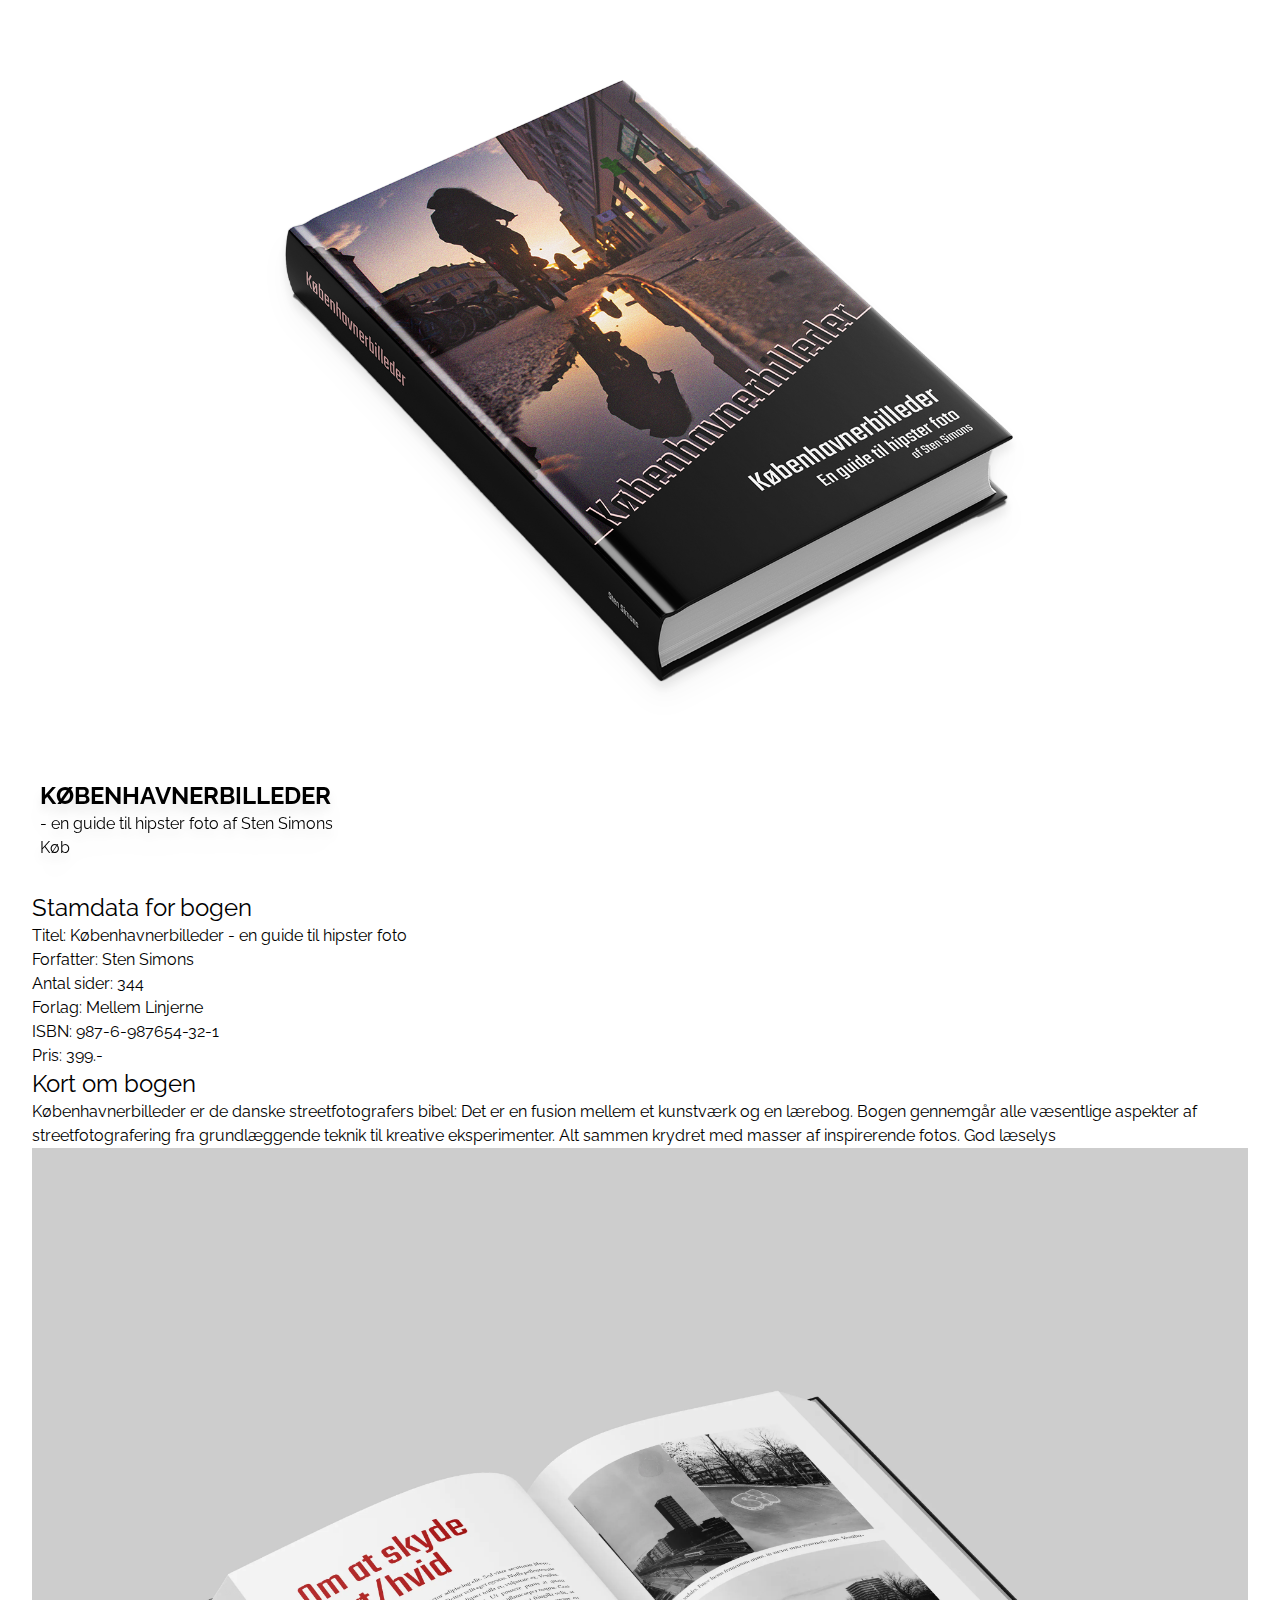
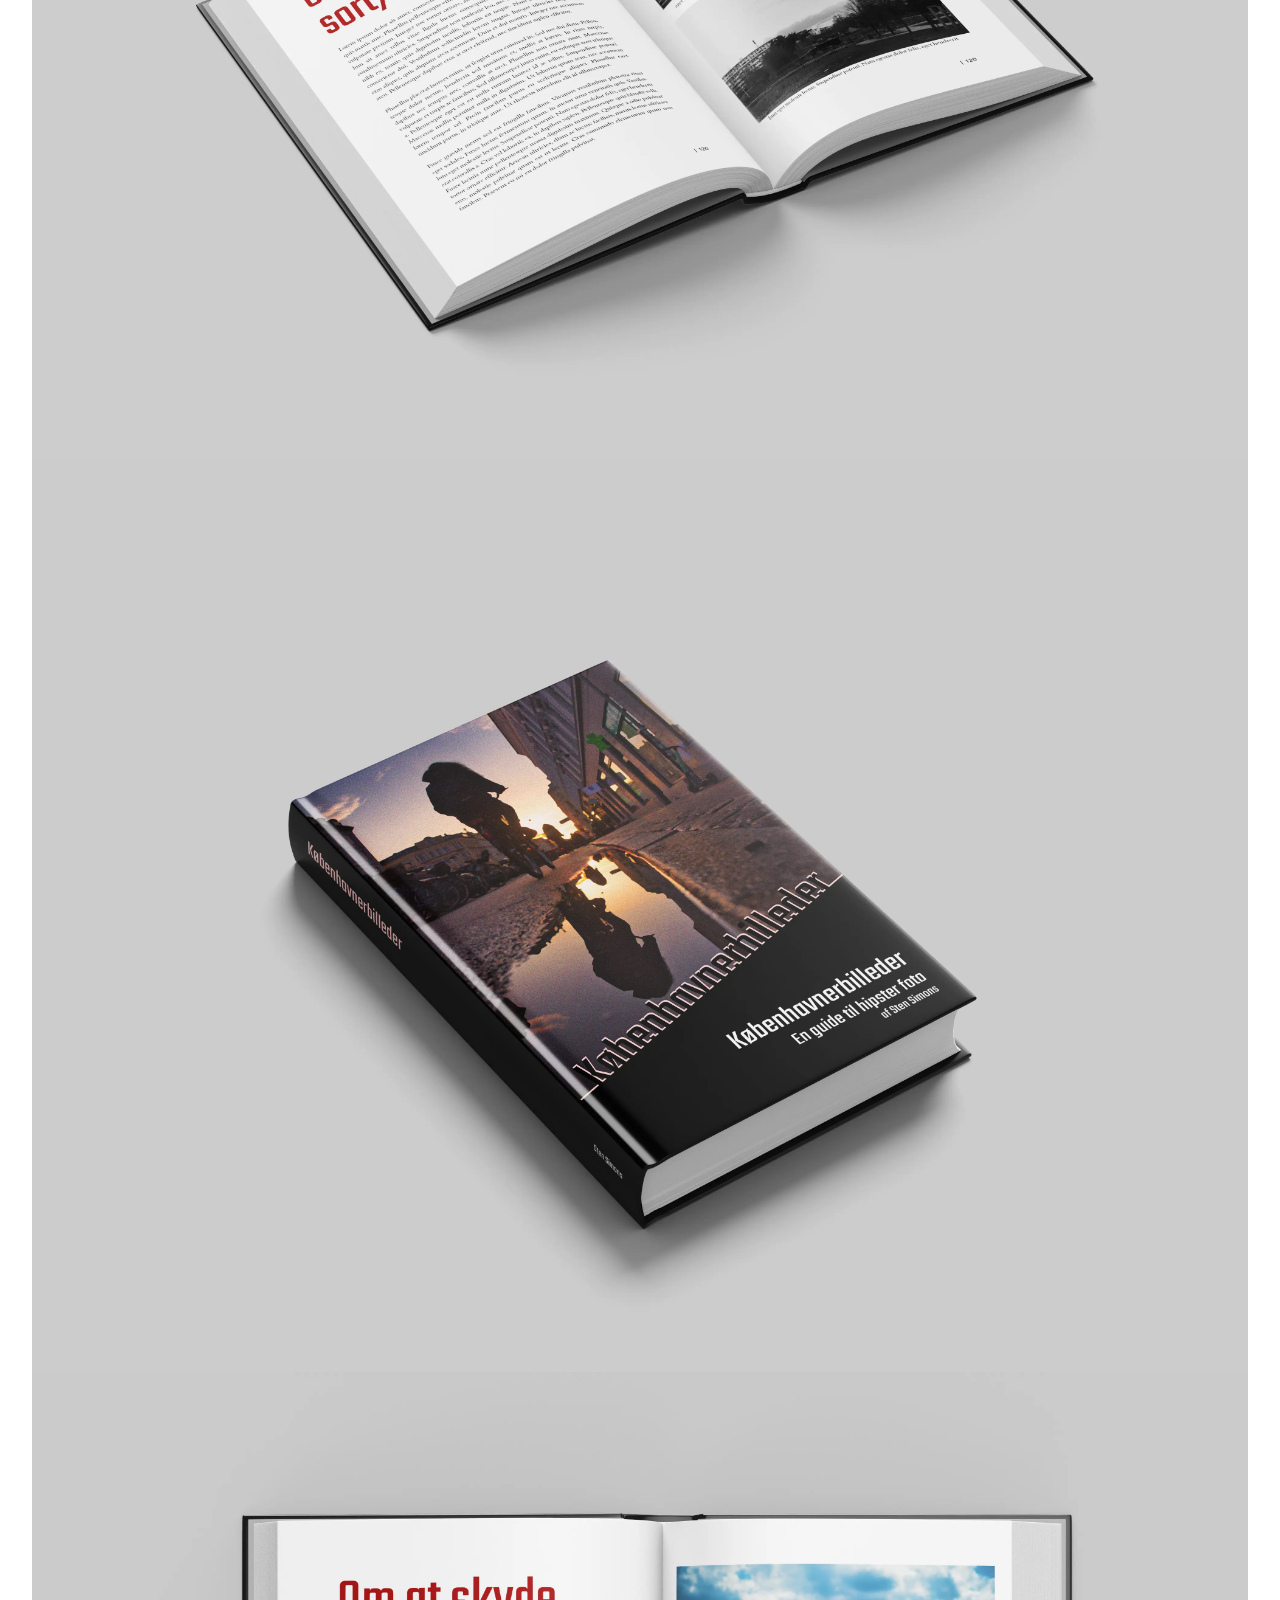
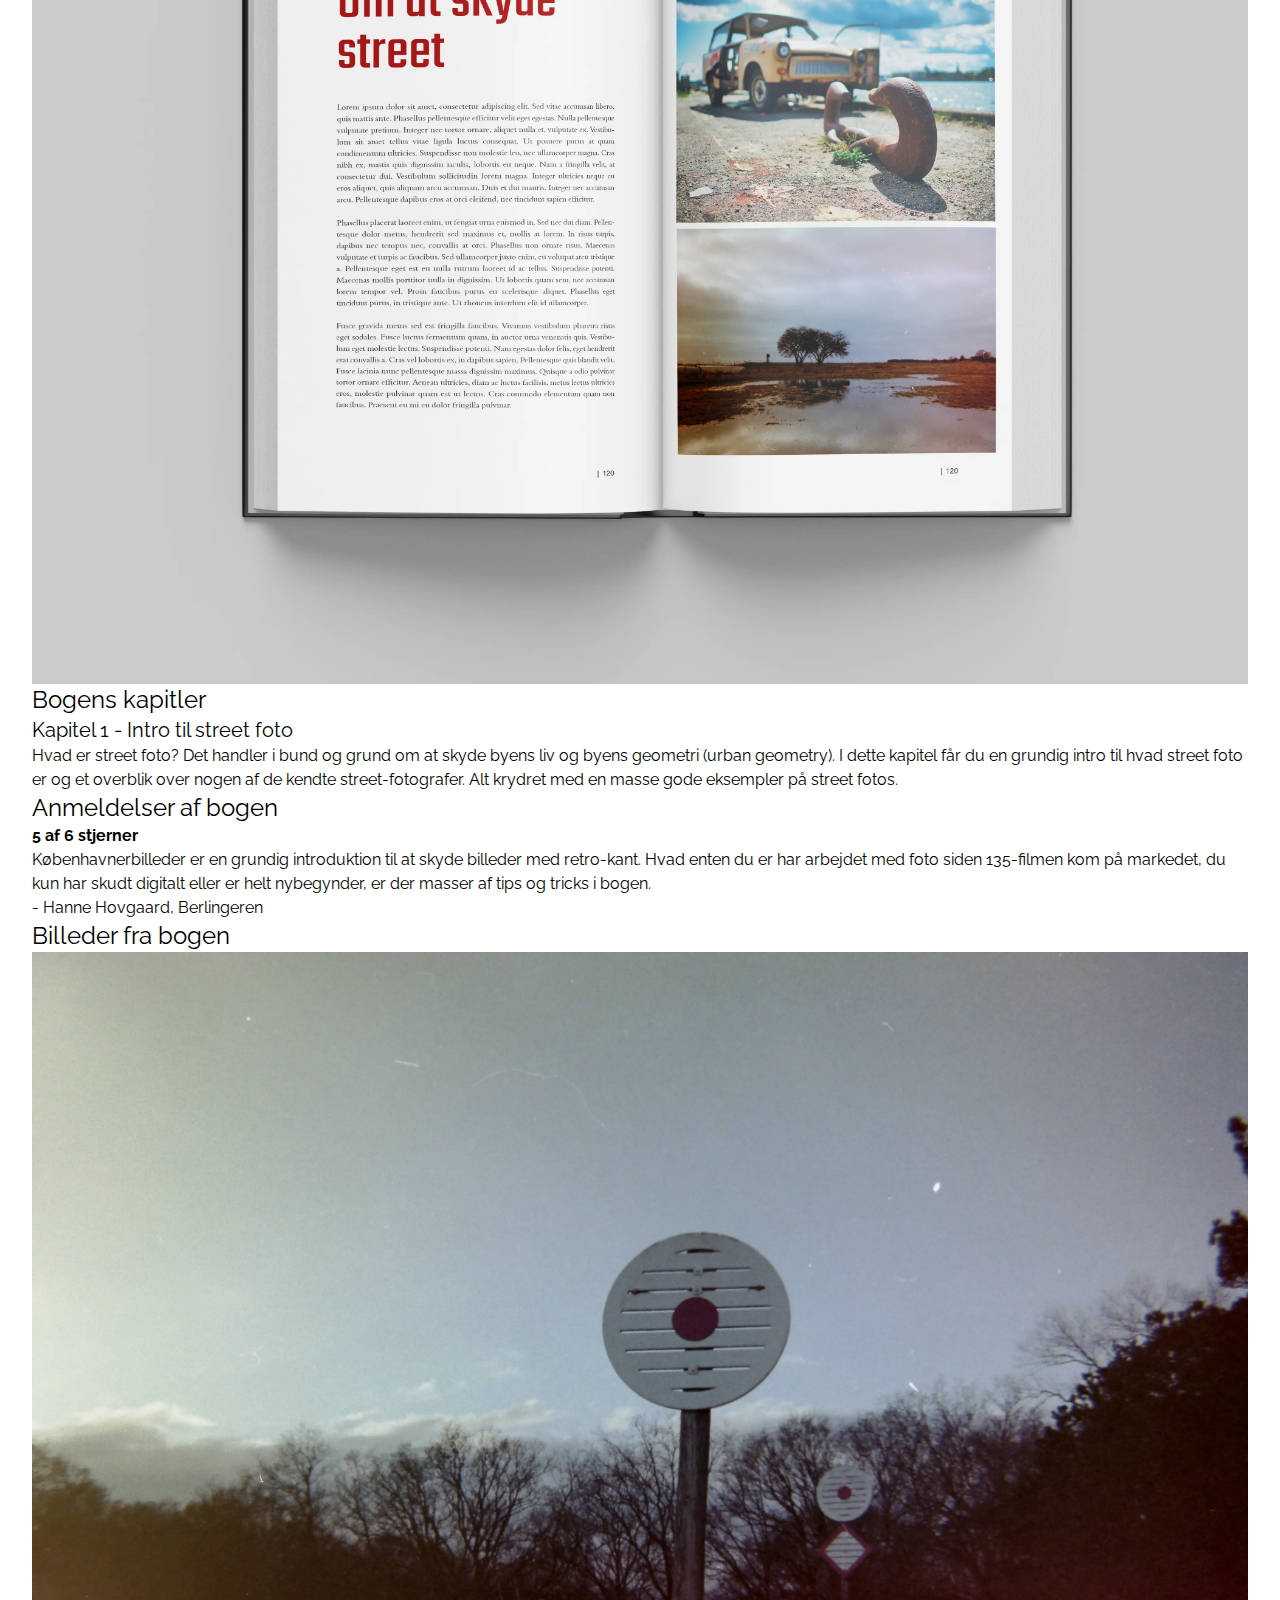
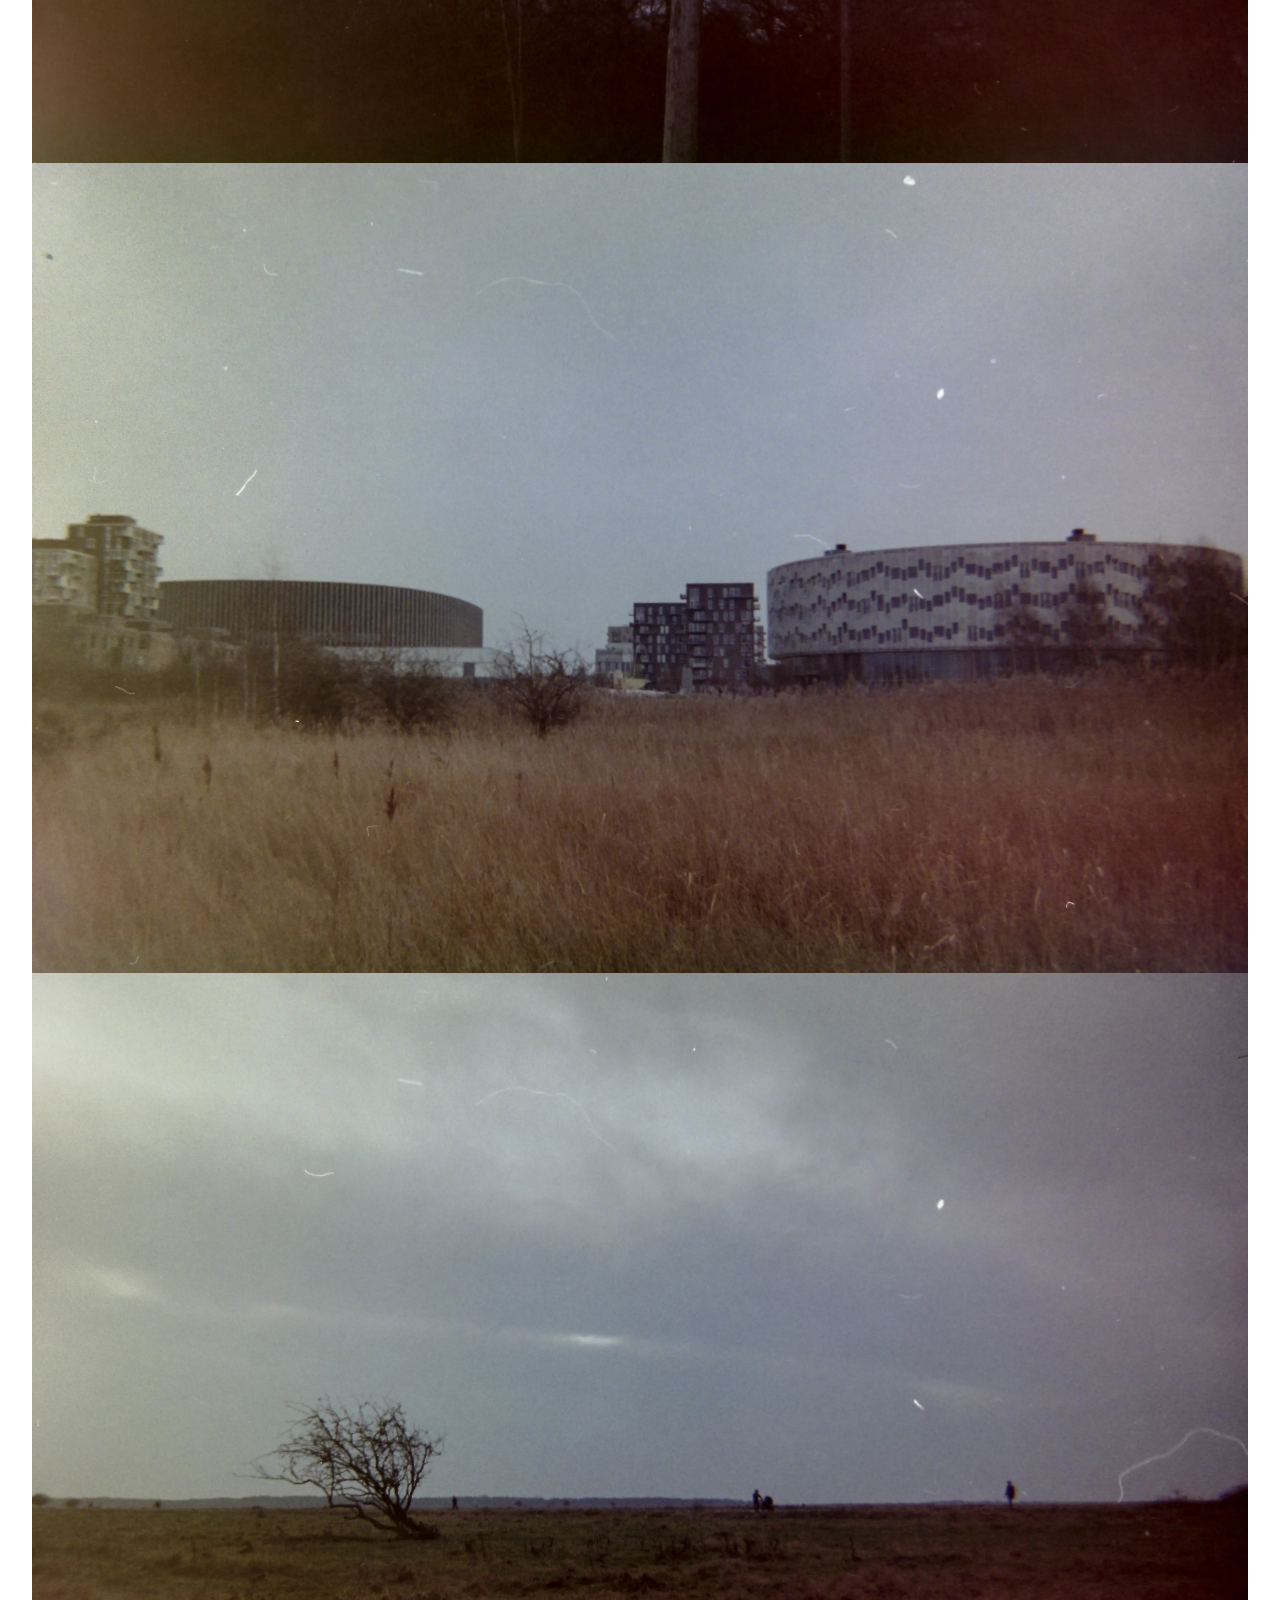
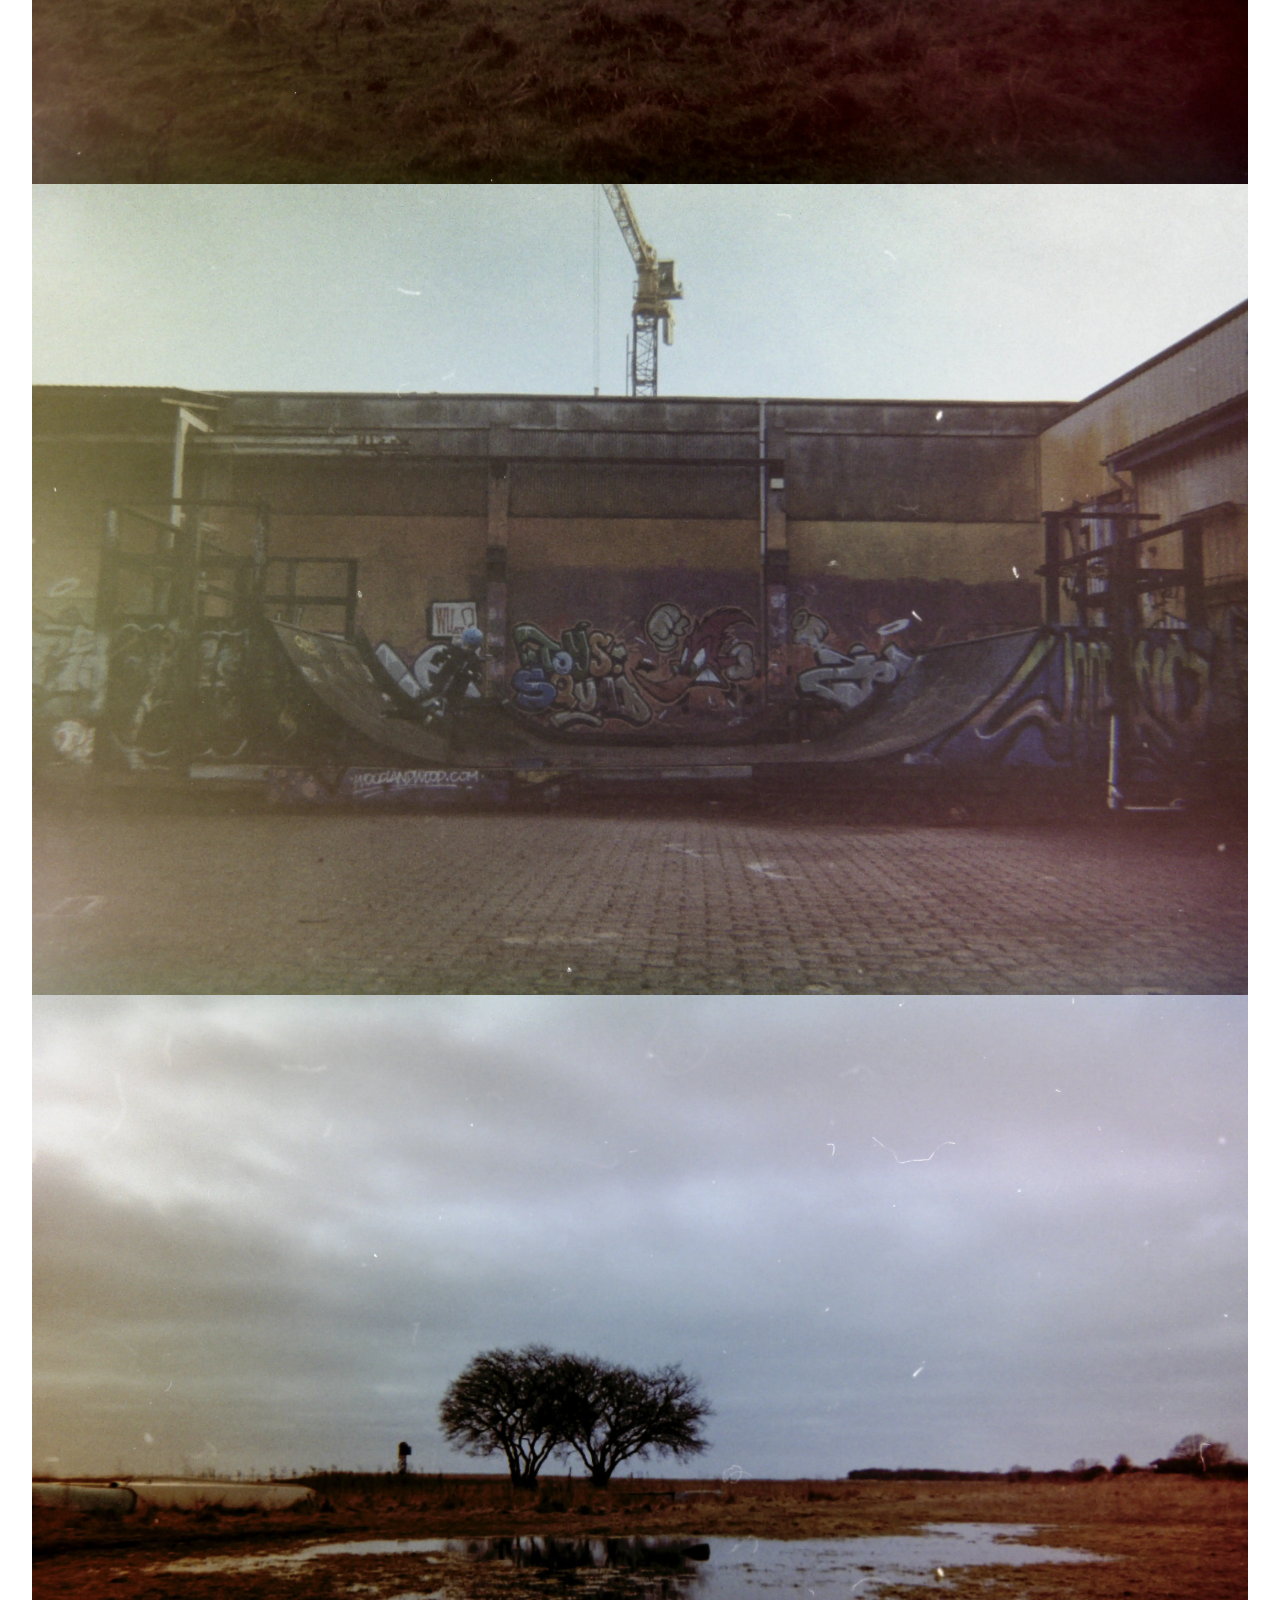
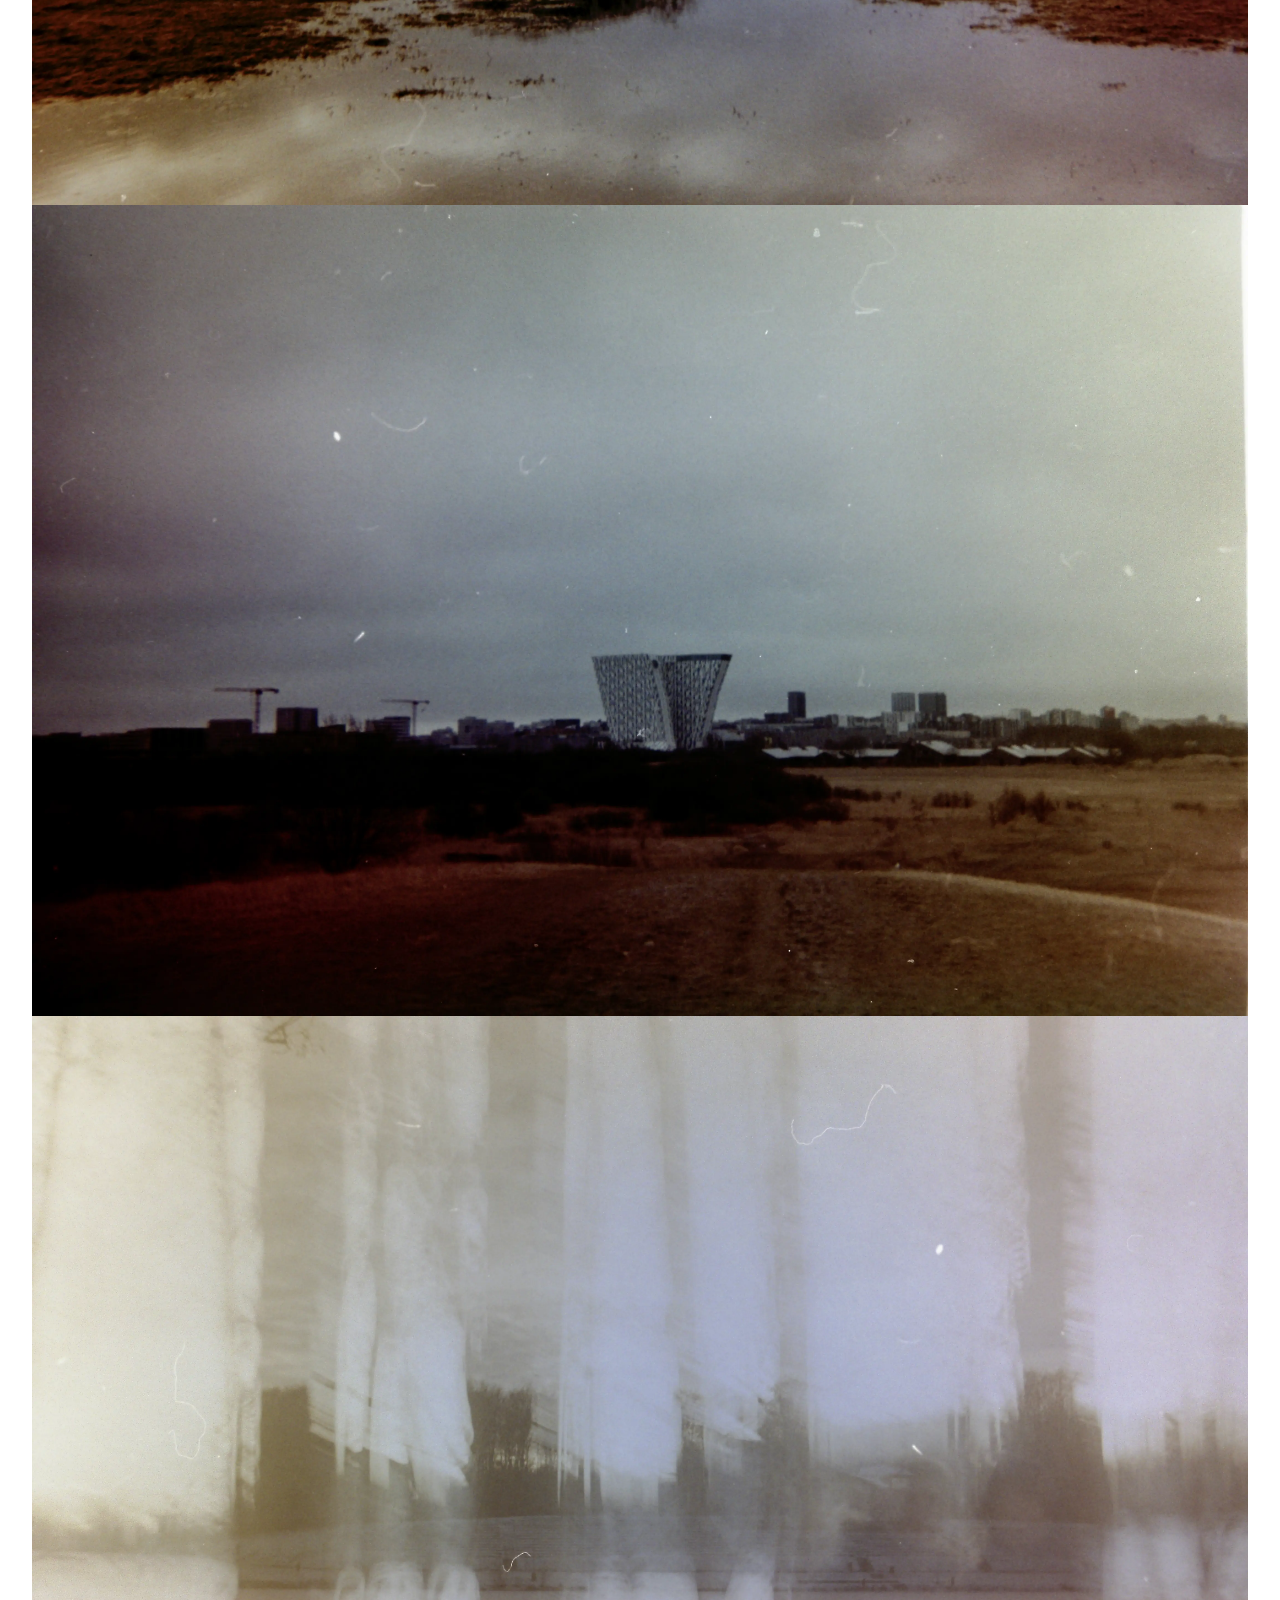
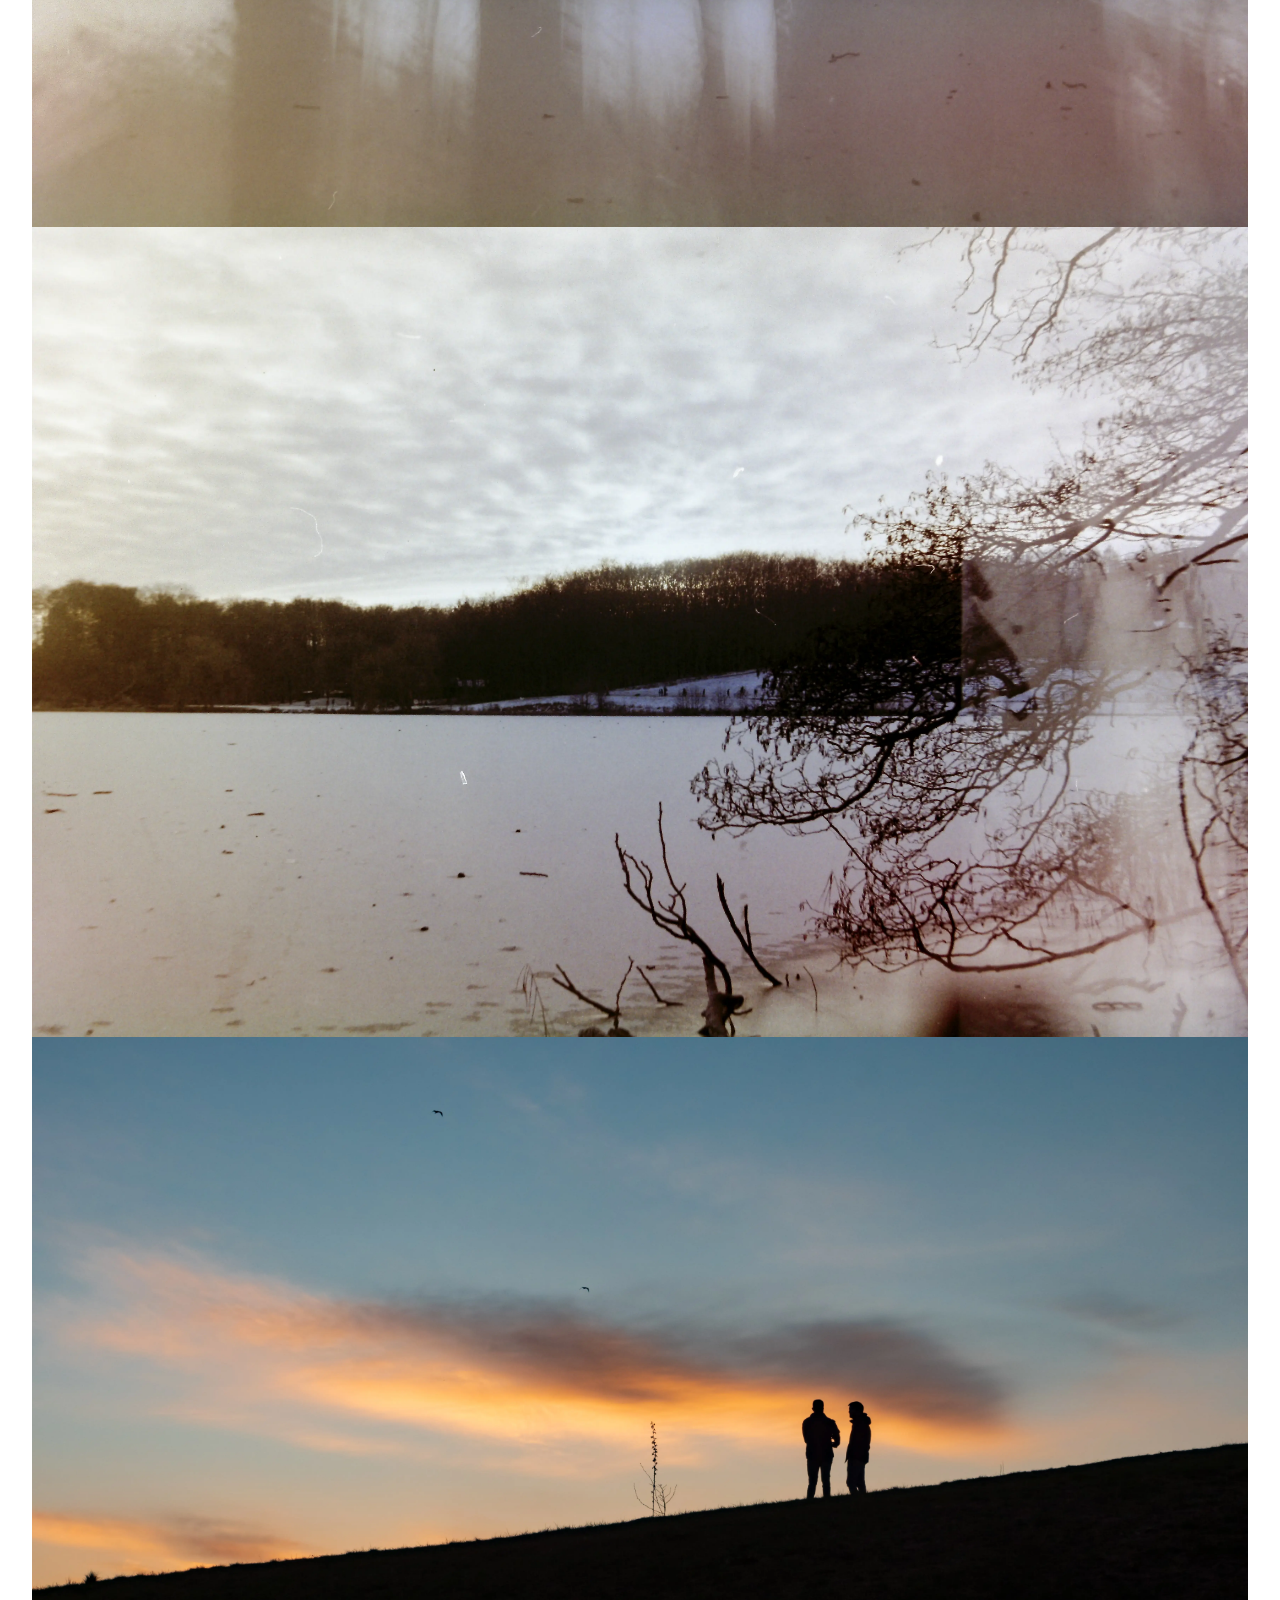
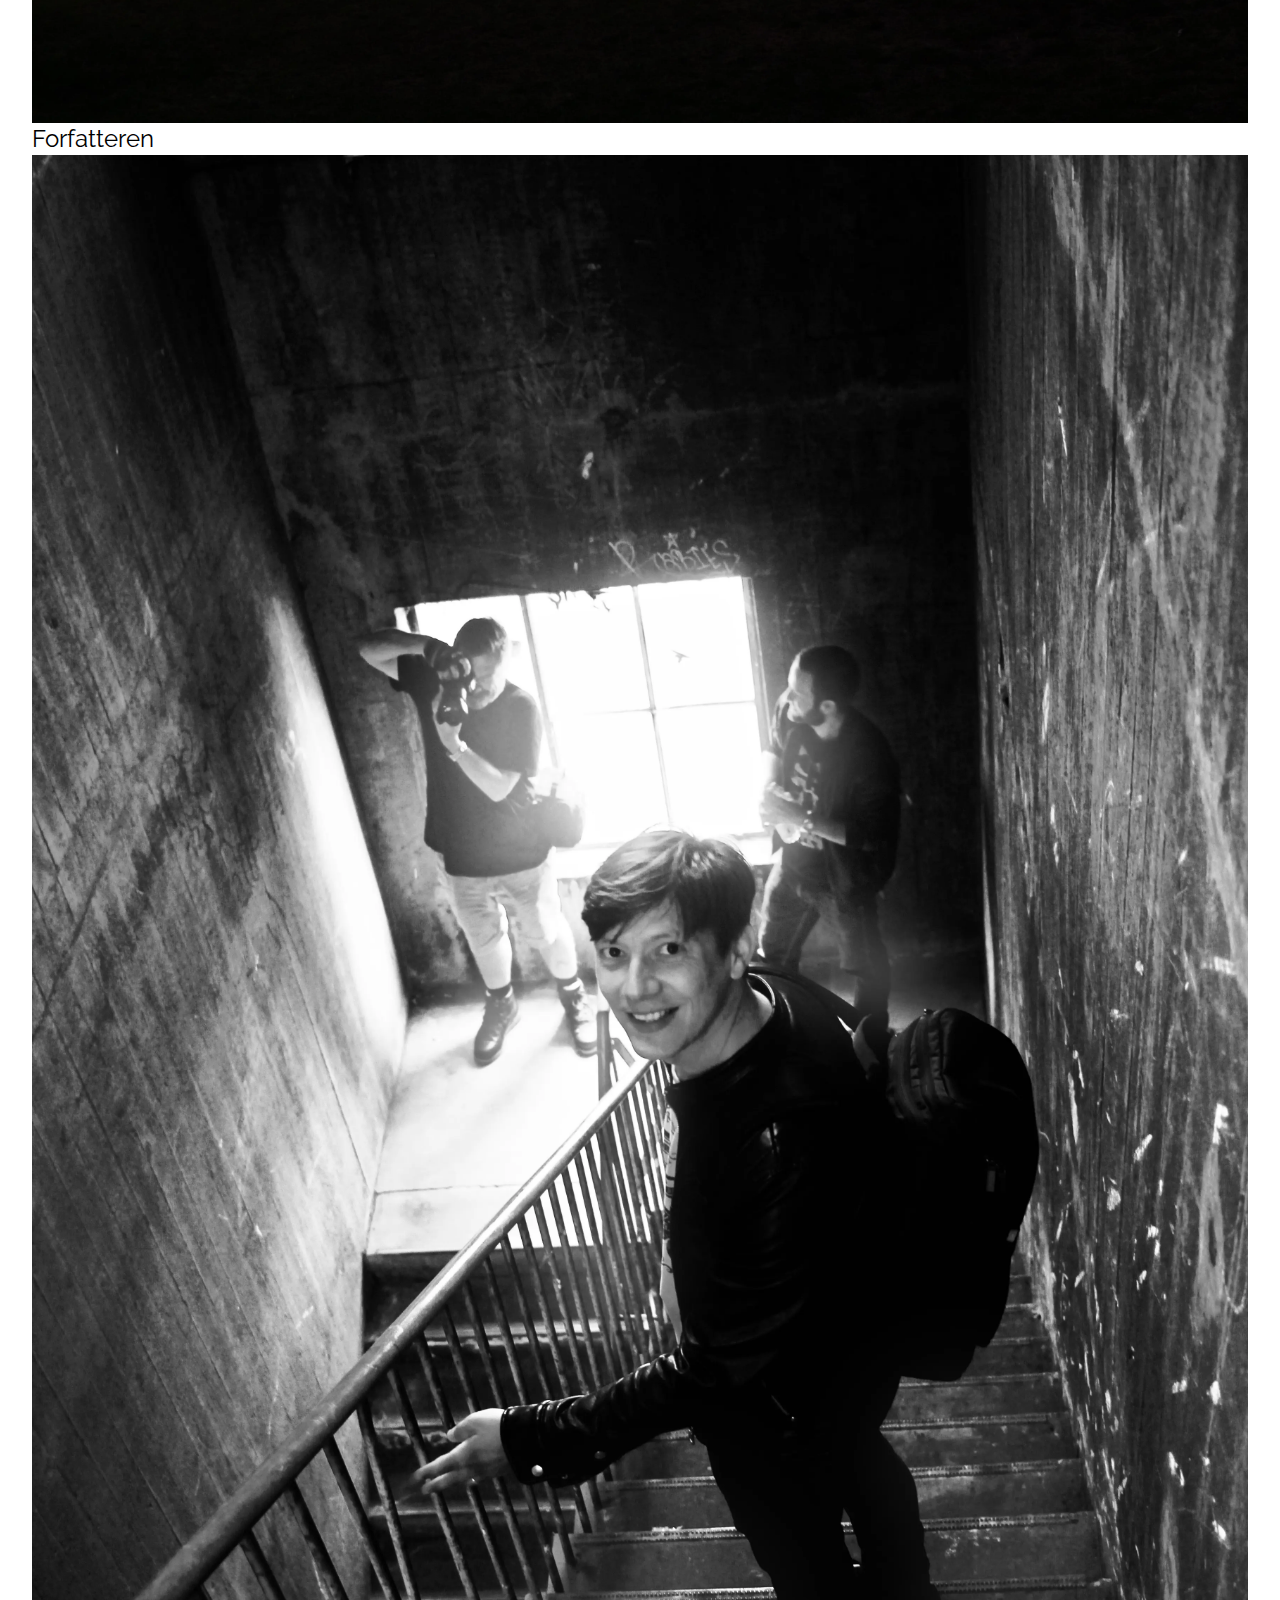
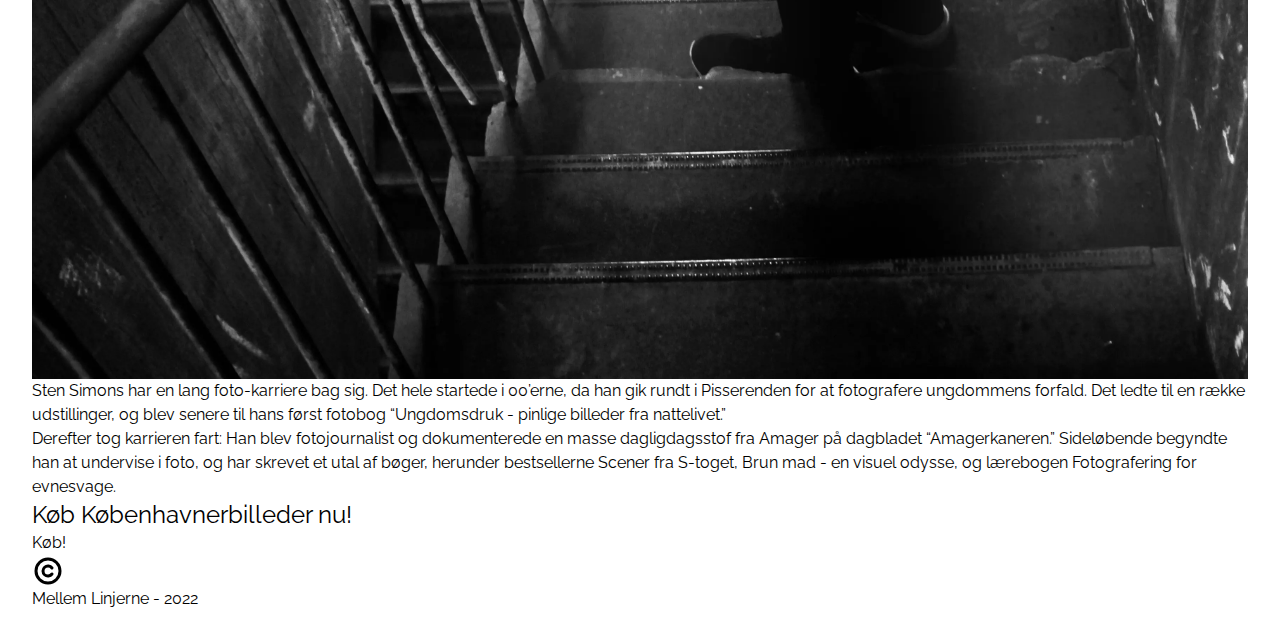
==== index.html @ c4ebaf27 "Updates" ====
<!DOCTYPE html>
<html lang="da">
  <head>
    <meta charset="UTF-8" />
    <link rel="icon" type="image/svg+xml" href="/vite.svg" />
    <meta name="viewport" content="width=device-width, initial-scale=1.0" />
    <link rel="preconnect" href="https://fonts.googleapis.com" />
    <link rel="preconnect" href="https://fonts.gstatic.com" crossorigin />
    <link
      href="https://fonts.googleapis.com/css2?family=Raleway:wght@100;200;300;400;500;600;700;800;900&display=swap"
      rel="stylesheet"
    />
    <title>Københavnerbilleder</title>
    <script type="module" crossorigin src="./assets/main.ae54f498.js"></script>
    <link rel="stylesheet" href="./assets/index.4b600166.css">
  </head>
  <body class="bg-orange-300 p-8">
    <header></header>
    <main class="">
      <section class="drop-shadow-xl">
        <img
          class="rounded-tl-lg rounded-tr-lg bg-white py-4"
          src="./assets/lukket.39ba2916.png"
          alt=""
        />
        <div class="rounded-bl-lg rounded-br-lg bg-slate-700 py-8 px-2">
          <h1 class="text-2xl font-bold uppercase text-slate-100">
            Københavnerbilleder
          </h1>
          <p class="p text-slate-100">
            - en guide til hipster foto af Sten Simons
          </p>
          <a href="">Køb</a>
        </div>
      </section>
      <section>
        <div>
          <h2 class="text-2xl">Stamdata for bogen</h2>
          <ul>
            <li>Titel: Københavnerbilleder - en guide til hipster foto</li>
            <li>Forfatter: Sten Simons</li>
            <li>Antal sider: 344</li>
            <li>Forlag: Mellem Linjerne</li>
            <li>ISBN: 987-6-987654-32-1</li>
            <li>Pris: 399.-</li>
          </ul>
        </div>
        <div>
          <h2 class="text-2xl">Kort om bogen</h2>
          <p>
            Københavnerbilleder er de danske streetfotografers bibel: Det er en
            fusion mellem et kunstværk og en lærebog. Bogen gennemgår alle
            væsentlige aspekter af streetfotografering fra grundlæggende teknik
            til kreative eksperimenter. Alt sammen krydret med masser af
            inspirerende fotos. God læselys
          </p>
        </div>
        <div>
          <img src="./assets/kobenhavnerbilleder_aaben_venstre.7c280e2b.webp" alt="" />
          <img src="./assets/kobenhavnerbilleder-sten-simons.7ad7ed7e.webp" alt="" />
          <img src="./assets/kobenhavnerbilleder_oppefra.300bfd91.webp" alt="" />
        </div>
      </section>
      <section>
        <h2 class="text-2xl">Bogens kapitler</h2>
        <div>
          <h3 class="text-xl">Kapitel 1 - Intro til street foto</h3>
          <p>
            Hvad er street foto? Det handler i bund og grund om at skyde byens
            liv og byens geometri (urban geometry). I dette kapitel får du en
            grundig intro til hvad street foto er og et overblik over nogen af
            de kendte street-fotografer. Alt krydret med en masse gode eksempler
            på street fotos.
          </p>
        </div>
        <!-- -----KOPIER NÅR DU ER TILFREDS MED DESIGNET OG RET TEKST----- -->
      </section>
      <section>
        <h2 class="text-2xl">Anmeldelser af bogen</h2>
        <div>
          <h3 class="font-bold">5 af 6 stjerner</h3>
          <p>
            Københavnerbilleder er en grundig introduktion til at skyde billeder
            med retro-kant. Hvad enten du er har arbejdet med foto siden
            135-filmen kom på markedet, du kun har skudt digitalt eller er helt
            nybegynder, er der masser af tips og tricks i bogen.
          </p>
          <p>- Hanne Hovgaard, Berlingeren</p>
        </div>
        <!-- -----KOPIER NÅR DU ER TILFREDS MED DESIGNET OG RET TEKST----- -->
      </section>
      <section>
        <h2 class="text-2xl">Billeder fra bogen</h2>
        <div>
          <img src="./assets/agfa-genanvendeligt-kamera-35mm-11.7f07a68e.webp" alt="" />
          <img src="./assets/agfa-genanvendeligt-kamera-35mm-5.77261ed6.webp" alt="" />
          <img src="./assets/agfa-genanvendeligt-kamera-35mm-8.0e33a682.webp" alt="" />
          <img src="./assets/agfa-genanvendeligt-kamera-35mm-film-2-5.9cb876f3.webp" alt="" />
          <img src="./assets/amarminoen-med-et-agfa-le-box-11.0910c2a9.webp" alt="" />
          <img src="./assets/amarminoen-med-et-agfa-le-box-3.f8576de2.webp" alt="" />
          <img src="./assets/lomo-smena-17.c6def9c7.webp" alt="" />
          <img src="./assets/lomo-smena-20.f754b788.webp" alt="" />
          <img src="./assets/anamorfiske-landskaber-amager-faelled-4.38223276.webp" alt="" />
        </div>
      </section>
      <section>
        <h2 class="text-2xl">Forfatteren</h2>
        <div>
          <img src="./assets/sten_simons.8933aef7.webp" alt="billede af forfatteren" />
          <div>
            <p>
              Sten Simons har en lang foto-karriere bag sig. Det hele startede i
              00’erne, da han gik rundt i Pisserenden for at fotografere
              ungdommens forfald. Det ledte til en række udstillinger, og blev
              senere til hans først fotobog “Ungdomsdruk - pinlige billeder fra
              nattelivet.”
            </p>
            <p>
              Derefter tog karrieren fart: Han blev fotojournalist og
              dokumenterede en masse dagligdagsstof fra Amager på dagbladet
              “Amagerkaneren.” Sideløbende begyndte han at undervise i foto, og
              har skrevet et utal af bøger, herunder bestsellerne Scener fra
              S-toget, Brun mad - en visuel odysse, og lærebogen Fotografering
              for evnesvage.
            </p>
          </div>
        </div>
      </section>
      <section>
        <h2 class="text-2xl">Køb Københavnerbilleder nu!</h2>
        <a href="">Køb!</a>
      </section>
    </main>
    <footer>
      <div>
        <svg width="32" height="32" viewBox="0 0 256 256">
          <path
            fill="currentColor"
            d="M128 20a108 108 0 1 0 108 108A108.1 108.1 0 0 0 128 20Zm0 192a84 84 0 1 1 84-84a84.1 84.1 0 0 1-84 84Zm41.6-52.8a52 52 0 1 1 0-62.4a12 12 0 0 1-19.2 14.4A27.8 27.8 0 0 0 128 100a28 28 0 0 0 0 56a27.8 27.8 0 0 0 22.4-11.2a12 12 0 0 1 19.2 14.4Z"
          />
        </svg>
        <p>Mellem Linjerne - 2022</p>
      </div>
    </footer>
    
  </body>
</html>
---- assets/index.4b600166.css ----
*,:before,:after{box-sizing:border-box;border-width:0;border-style:solid;border-color:currentColor}:before,:after{--tw-content: ""}html{line-height:1.5;-webkit-text-size-adjust:100%;-moz-tab-size:4;-o-tab-size:4;tab-size:4;font-family:ui-sans-serif,system-ui,-apple-system,BlinkMacSystemFont,Segoe UI,Roboto,Helvetica Neue,Arial,Noto Sans,sans-serif,"Apple Color Emoji","Segoe UI Emoji",Segoe UI Symbol,"Noto Color Emoji"}body{margin:0;line-height:inherit}hr{height:0;color:inherit;border-top-width:1px}abbr:where([title]){-webkit-text-decoration:underline dotted;text-decoration:underline dotted}h1,h2,h3,h4,h5,h6{font-size:inherit;font-weight:inherit}a{color:inherit;text-decoration:inherit}b,strong{font-weight:bolder}code,kbd,samp,pre{font-family:ui-monospace,SFMono-Regular,Menlo,Monaco,Consolas,Liberation Mono,Courier New,monospace;font-size:1em}small{font-size:80%}sub,sup{font-size:75%;line-height:0;position:relative;vertical-align:baseline}sub{bottom:-.25em}sup{top:-.5em}table{text-indent:0;border-color:inherit;border-collapse:collapse}button,input,optgroup,select,textarea{font-family:inherit;font-size:100%;font-weight:inherit;line-height:inherit;color:inherit;margin:0;padding:0}button,select{text-transform:none}button,[type=button],[type=reset],[type=submit]{-webkit-appearance:button;background-color:transparent;background-image:none}:-moz-focusring{outline:auto}:-moz-ui-invalid{box-shadow:none}progress{vertical-align:baseline}::-webkit-inner-spin-button,::-webkit-outer-spin-button{height:auto}[type=search]{-webkit-appearance:textfield;outline-offset:-2px}::-webkit-search-decoration{-webkit-appearance:none}::-webkit-file-upload-button{-webkit-appearance:button;font:inherit}summary{display:list-item}blockquote,dl,dd,h1,h2,h3,h4,h5,h6,hr,figure,p,pre{margin:0}fieldset{margin:0;padding:0}legend{padding:0}ol,ul,menu{list-style:none;margin:0;padding:0}textarea{resize:vertical}input::-moz-placeholder,textarea::-moz-placeholder{opacity:1;color:#9ca3af}input::placeholder,textarea::placeholder{opacity:1;color:#9ca3af}button,[role=button]{cursor:pointer}:disabled{cursor:default}img,svg,video,canvas,audio,iframe,embed,object{display:block;vertical-align:middle}img,video{max-width:100%;height:auto}[type=text],[type=email],[type=url],[type=password],[type=number],[type=date],[type=datetime-local],[type=month],[type=search],[type=tel],[type=time],[type=week],[multiple],textarea,select{-webkit-appearance:none;-moz-appearance:none;appearance:none;background-color:#fff;border-color:#6b7280;border-width:1px;border-radius:0;padding:.5rem .75rem;font-size:1rem;line-height:1.5rem;--tw-shadow: 0 0 #0000}[type=text]:focus,[type=email]:focus,[type=url]:focus,[type=password]:focus,[type=number]:focus,[type=date]:focus,[type=datetime-local]:focus,[type=month]:focus,[type=search]:focus,[type=tel]:focus,[type=time]:focus,[type=week]:focus,[multiple]:focus,textarea:focus,select:focus{outline:2px solid transparent;outline-offset:2px;--tw-ring-inset: var(--tw-empty, );--tw-ring-offset-width: 0px;--tw-ring-offset-color: #fff;--tw-ring-color: #2563eb;--tw-ring-offset-shadow: var(--tw-ring-inset) 0 0 0 var(--tw-ring-offset-width) var(--tw-ring-offset-color);--tw-ring-shadow: var(--tw-ring-inset) 0 0 0 calc(1px + var(--tw-ring-offset-width)) var(--tw-ring-color);box-shadow:var(--tw-ring-offset-shadow),var(--tw-ring-shadow),var(--tw-shadow);border-color:#2563eb}input::-moz-placeholder,textarea::-moz-placeholder{color:#6b7280;opacity:1}input::placeholder,textarea::placeholder{color:#6b7280;opacity:1}::-webkit-datetime-edit-fields-wrapper{padding:0}::-webkit-date-and-time-value{min-height:1.5em}::-webkit-datetime-edit,::-webkit-datetime-edit-year-field,::-webkit-datetime-edit-month-field,::-webkit-datetime-edit-day-field,::-webkit-datetime-edit-hour-field,::-webkit-datetime-edit-minute-field,::-webkit-datetime-edit-second-field,::-webkit-datetime-edit-millisecond-field,::-webkit-datetime-edit-meridiem-field{padding-top:0;padding-bottom:0}select{background-image:url("data:image/svg+xml,%3csvg xmlns='http://www.w3.org/2000/svg' fill='none' viewBox='0 0 20 20'%3e%3cpath stroke='%236b7280' stroke-linecap='round' stroke-linejoin='round' stroke-width='1.5' d='M6 8l4 4 4-4'/%3e%3c/svg%3e");background-position:right .5rem center;background-repeat:no-repeat;background-size:1.5em 1.5em;padding-right:2.5rem;-webkit-print-color-adjust:exact;color-adjust:exact;print-color-adjust:exact}[multiple]{background-image:initial;background-position:initial;background-repeat:unset;background-size:initial;padding-right:.75rem;-webkit-print-color-adjust:unset;color-adjust:unset;print-color-adjust:unset}[type=checkbox],[type=radio]{-webkit-appearance:none;-moz-appearance:none;appearance:none;padding:0;-webkit-print-color-adjust:exact;color-adjust:exact;print-color-adjust:exact;display:inline-block;vertical-align:middle;background-origin:border-box;-webkit-user-select:none;-moz-user-select:none;user-select:none;flex-shrink:0;height:1rem;width:1rem;color:#2563eb;background-color:#fff;border-color:#6b7280;border-width:1px;--tw-shadow: 0 0 #0000}[type=checkbox]{border-radius:0}[type=radio]{border-radius:100%}[type=checkbox]:focus,[type=radio]:focus{outline:2px solid transparent;outline-offset:2px;--tw-ring-inset: var(--tw-empty, );--tw-ring-offset-width: 2px;--tw-ring-offset-color: #fff;--tw-ring-color: #2563eb;--tw-ring-offset-shadow: var(--tw-ring-inset) 0 0 0 var(--tw-ring-offset-width) var(--tw-ring-offset-color);--tw-ring-shadow: var(--tw-ring-inset) 0 0 0 calc(2px + var(--tw-ring-offset-width)) var(--tw-ring-color);box-shadow:var(--tw-ring-offset-shadow),var(--tw-ring-shadow),var(--tw-shadow)}[type=checkbox]:checked,[type=radio]:checked{border-color:transparent;background-color:currentColor;background-size:100% 100%;background-position:center;background-repeat:no-repeat}[type=checkbox]:checked{background-image:url("data:image/svg+xml,%3csvg viewBox='0 0 16 16' fill='white' xmlns='http://www.w3.org/2000/svg'%3e%3cpath d='M12.207 4.793a1 1 0 010 1.414l-5 5a1 1 0 01-1.414 0l-2-2a1 1 0 011.414-1.414L6.5 9.086l4.293-4.293a1 1 0 011.414 0z'/%3e%3c/svg%3e")}[type=radio]:checked{background-image:url("data:image/svg+xml,%3csvg viewBox='0 0 16 16' fill='white' xmlns='http://www.w3.org/2000/svg'%3e%3ccircle cx='8' cy='8' r='3'/%3e%3c/svg%3e")}[type=checkbox]:checked:hover,[type=checkbox]:checked:focus,[type=radio]:checked:hover,[type=radio]:checked:focus{border-color:transparent;background-color:currentColor}[type=checkbox]:indeterminate{background-image:url("data:image/svg+xml,%3csvg xmlns='http://www.w3.org/2000/svg' fill='none' viewBox='0 0 16 16'%3e%3cpath stroke='white' stroke-linecap='round' stroke-linejoin='round' stroke-width='2' d='M4 8h8'/%3e%3c/svg%3e");border-color:transparent;background-color:currentColor;background-size:100% 100%;background-position:center;background-repeat:no-repeat}[type=checkbox]:indeterminate:hover,[type=checkbox]:indeterminate:focus{border-color:transparent;background-color:currentColor}[type=file]{background:unset;border-color:inherit;border-width:0;border-radius:0;padding:0;font-size:unset;line-height:inherit}[type=file]:focus{outline:1px solid ButtonText;outline:1px auto -webkit-focus-ring-color}body{font-family:Raleway,sans-serif}*,:before,:after{--tw-border-spacing-x: 0;--tw-border-spacing-y: 0;--tw-translate-x: 0;--tw-translate-y: 0;--tw-rotate: 0;--tw-skew-x: 0;--tw-skew-y: 0;--tw-scale-x: 1;--tw-scale-y: 1;--tw-pan-x: ;--tw-pan-y: ;--tw-pinch-zoom: ;--tw-scroll-snap-strictness: proximity;--tw-ordinal: ;--tw-slashed-zero: ;--tw-numeric-figure: ;--tw-numeric-spacing: ;--tw-numeric-fraction: ;--tw-ring-inset: ;--tw-ring-offset-width: 0px;--tw-ring-offset-color: #fff;--tw-ring-color: rgb(59 130 246 / .5);--tw-ring-offset-shadow: 0 0 #0000;--tw-ring-shadow: 0 0 #0000;--tw-shadow: 0 0 #0000;--tw-shadow-colored: 0 0 #0000;--tw-blur: ;--tw-brightness: ;--tw-contrast: ;--tw-grayscale: ;--tw-hue-rotate: ;--tw-invert: ;--tw-saturate: ;--tw-sepia: ;--tw-drop-shadow: ;--tw-backdrop-blur: ;--tw-backdrop-brightness: ;--tw-backdrop-contrast: ;--tw-backdrop-grayscale: ;--tw-backdrop-hue-rotate: ;--tw-backdrop-invert: ;--tw-backdrop-opacity: ;--tw-backdrop-saturate: ;--tw-backdrop-sepia: }::-webkit-backdrop{--tw-border-spacing-x: 0;--tw-border-spacing-y: 0;--tw-translate-x: 0;--tw-translate-y: 0;--tw-rotate: 0;--tw-skew-x: 0;--tw-skew-y: 0;--tw-scale-x: 1;--tw-scale-y: 1;--tw-pan-x: ;--tw-pan-y: ;--tw-pinch-zoom: ;--tw-scroll-snap-strictness: proximity;--tw-ordinal: ;--tw-slashed-zero: ;--tw-numeric-figure: ;--tw-numeric-spacing: ;--tw-numeric-fraction: ;--tw-ring-inset: ;--tw-ring-offset-width: 0px;--tw-ring-offset-color: #fff;--tw-ring-color: rgb(59 130 246 / .5);--tw-ring-offset-shadow: 0 0 #0000;--tw-ring-shadow: 0 0 #0000;--tw-shadow: 0 0 #0000;--tw-shadow-colored: 0 0 #0000;--tw-blur: ;--tw-brightness: ;--tw-contrast: ;--tw-grayscale: ;--tw-hue-rotate: ;--tw-invert: ;--tw-saturate: ;--tw-sepia: ;--tw-drop-shadow: ;--tw-backdrop-blur: ;--tw-backdrop-brightness: ;--tw-backdrop-contrast: ;--tw-backdrop-grayscale: ;--tw-backdrop-hue-rotate: ;--tw-backdrop-invert: ;--tw-backdrop-opacity: ;--tw-backdrop-saturate: ;--tw-backdrop-sepia: }::backdrop{--tw-border-spacing-x: 0;--tw-border-spacing-y: 0;--tw-translate-x: 0;--tw-translate-y: 0;--tw-rotate: 0;--tw-skew-x: 0;--tw-skew-y: 0;--tw-scale-x: 1;--tw-scale-y: 1;--tw-pan-x: ;--tw-pan-y: ;--tw-pinch-zoom: ;--tw-scroll-snap-strictness: proximity;--tw-ordinal: ;--tw-slashed-zero: ;--tw-numeric-figure: ;--tw-numeric-spacing: ;--tw-numeric-fraction: ;--tw-ring-inset: ;--tw-ring-offset-width: 0px;--tw-ring-offset-color: #fff;--tw-ring-color: rgb(59 130 246 / .5);--tw-ring-offset-shadow: 0 0 #0000;--tw-ring-shadow: 0 0 #0000;--tw-shadow: 0 0 #0000;--tw-shadow-colored: 0 0 #0000;--tw-blur: ;--tw-brightness: ;--tw-contrast: ;--tw-grayscale: ;--tw-hue-rotate: ;--tw-invert: ;--tw-saturate: ;--tw-sepia: ;--tw-drop-shadow: ;--tw-backdrop-blur: ;--tw-backdrop-brightness: ;--tw-backdrop-contrast: ;--tw-backdrop-grayscale: ;--tw-backdrop-hue-rotate: ;--tw-backdrop-invert: ;--tw-backdrop-opacity: ;--tw-backdrop-saturate: ;--tw-backdrop-sepia: }.rounded-tl-lg{border-top-left-radius:.5rem}.rounded-tr-lg{border-top-right-radius:.5rem}.rounded-bl-lg{border-bottom-left-radius:.5rem}.rounded-br-lg{border-bottom-right-radius:.5rem}.p-8{padding:2rem}.py-4{padding-top:1rem;padding-bottom:1rem}.py-8{padding-top:2rem;padding-bottom:2rem}.px-2{padding-left:.5rem;padding-right:.5rem}.text-2xl{font-size:1.5rem;line-height:2rem}.text-xl{font-size:1.25rem;line-height:1.75rem}.font-bold{font-weight:700}.uppercase{text-transform:uppercase}.drop-shadow-xl{--tw-drop-shadow: drop-shadow(0 20px 13px rgb(0 0 0 / .03)) drop-shadow(0 8px 5px rgb(0 0 0 / .08));filter:var(--tw-blur) var(--tw-brightness) var(--tw-contrast) var(--tw-grayscale) var(--tw-hue-rotate) var(--tw-invert) var(--tw-saturate) var(--tw-sepia) var(--tw-drop-shadow)}
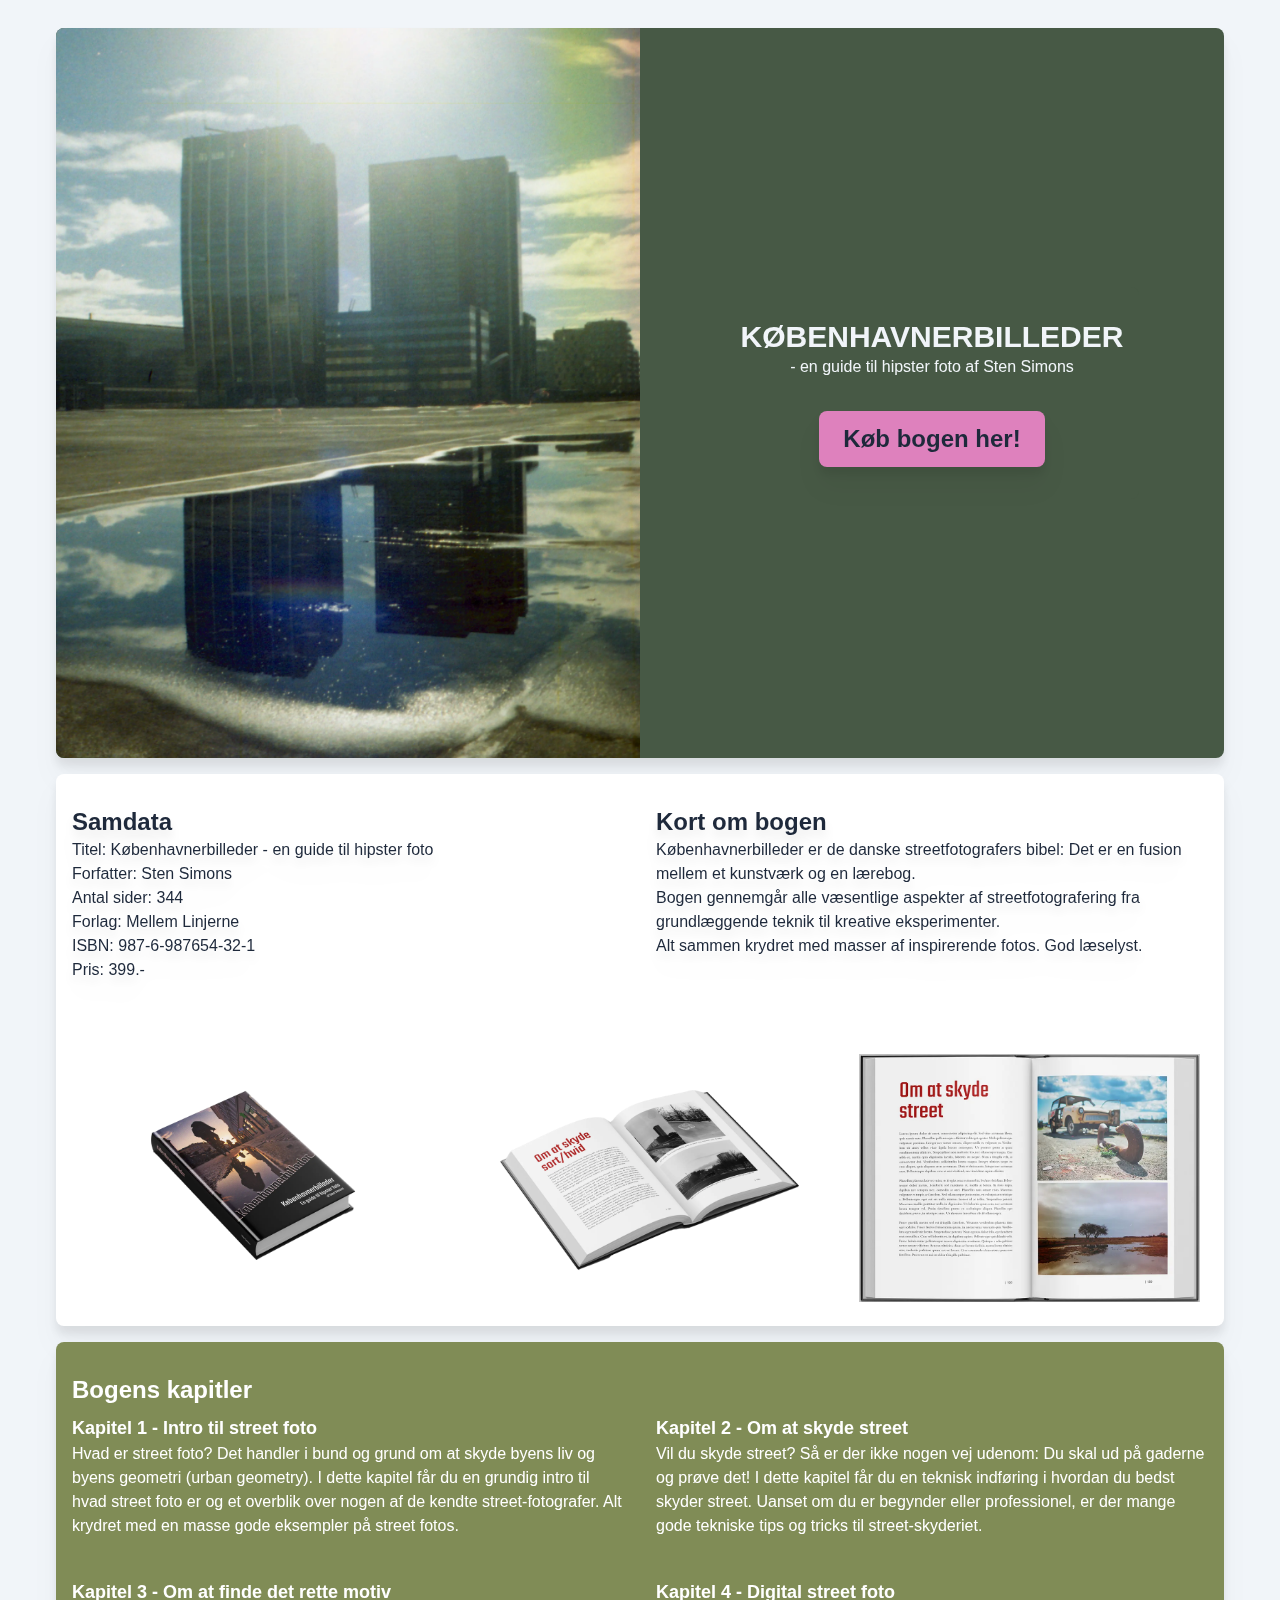
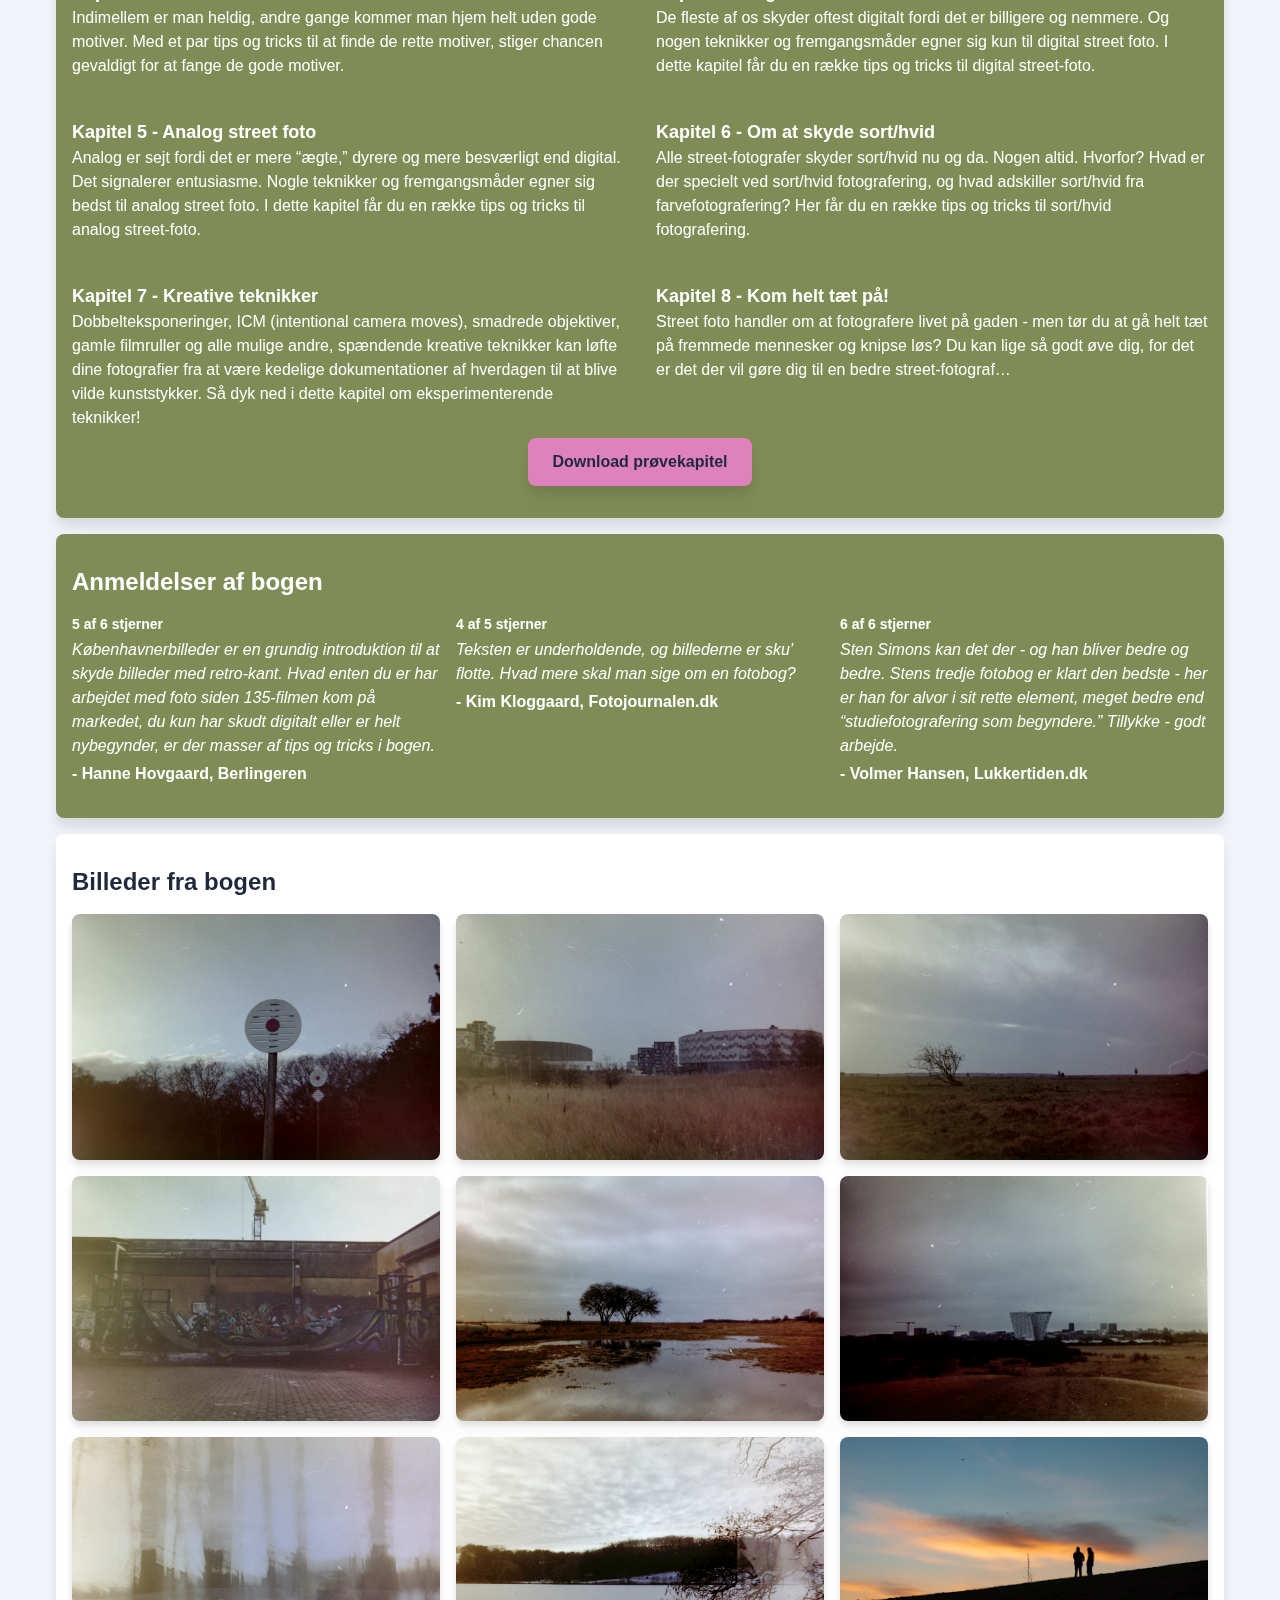
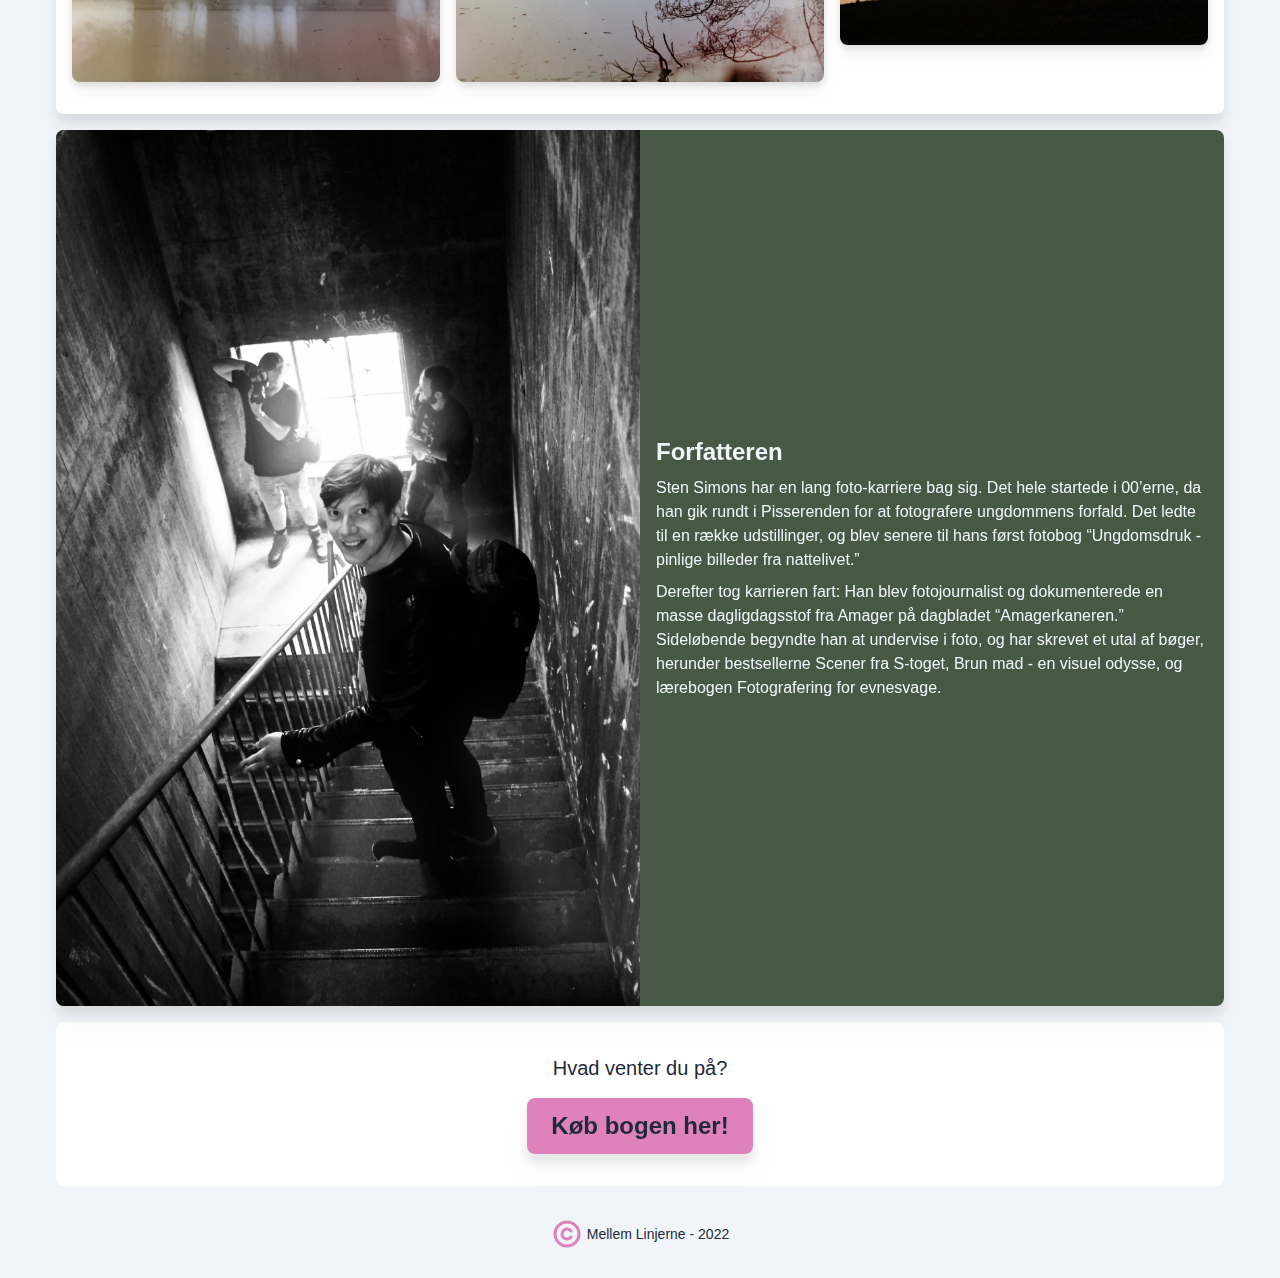
==== commit 84144e1d: "Updates" ====
--- a/index.html
+++ b/index.html
@@ -12,134 +12,347 @@
     />
     <title>Københavnerbilleder</title>
     <script type="module" crossorigin src="./assets/main.ae54f498.js"></script>
-    <link rel="stylesheet" href="./assets/index.4b600166.css">
+    <link rel="stylesheet" href="./assets/index.0dca89d2.css">
   </head>
-  <body class="bg-orange-300 p-8">
+  <body class="max-w-7xl bg-lightslate px-14 py-7 font-raleway text-darkslate">
     <header></header>
     <main class="">
-      <section class="drop-shadow-xl">
+      <section
+        class="drop-shadow-xl lg:mb-4 lg:grid lg:grid-cols-2 lg:rounded-lg lg:bg-moss"
+      >
         <img
-          class="rounded-tl-lg rounded-tr-lg bg-white py-4"
-          src="./assets/lukket.39ba2916.png"
-          alt=""
+          class="rounded-tr-lg rounded-tl-lg lg:rounded-bl-lg lg:rounded-tr-none"
+          src="./assets/orestad-til-islands-brygge-pentax-auto-110-19.11663763.webp"
+          alt="billede af bygning"
         />
-        <div class="rounded-bl-lg rounded-br-lg bg-slate-700 py-8 px-2">
-          <h1 class="text-2xl font-bold uppercase text-slate-100">
+        <div
+          class="mb-4 rounded-bl-lg rounded-br-lg bg-moss py-8 px-4 lg:mb-0 lg:place-self-center lg:rounded-tr-lg lg:rounded-bl-none"
+        >
+          <h1
+            class="text-center text-2xl font-bold uppercase text-lightslate lg:text-3xl"
+          >
             Københavnerbilleder
           </h1>
-          <p class="p text-slate-100">
+          <p class="mb-8 text-center text-lightslate antialiased">
             - en guide til hipster foto af Sten Simons
           </p>
-          <a href="">Køb</a>
-        </div>
-      </section>
-      <section>
+          <div class="grid place-content-center">
+            <a
+              class="rounded-lg bg-blush py-3 px-6 text-2xl font-bold text-darkslate drop-shadow-xl hover:origin-bottom hover:-rotate-12 hover:bg-rose"
+              href=""
+              >Køb bogen her!</a
+            >
+          </div>
+        </div>
+      </section>
+      <section class="rounded-lg bg-white drop-shadow-xl">
+        <div class="lg:grid lg:grid-cols-2 lg:drop-shadow-xl">
+          <div
+            class="rounded-tr-lg rounded-tl-lg py-8 px-4 text-sm lg:mb-4 lg:rounded-bl-lg lg:rounded-tr-none lg:text-base"
+          >
+            <h2 class="text-xl font-semibold lg:text-2xl">Samdata</h2>
+            <ul>
+              <li>Titel: Københavnerbilleder - en guide til hipster foto</li>
+              <li>Forfatter: Sten Simons</li>
+              <li>Antal sider: 344</li>
+              <li>Forlag: Mellem Linjerne</li>
+              <li>ISBN: 987-6-987654-32-1</li>
+              <li>Pris: 399.-</li>
+            </ul>
+          </div>
+          <div
+            class="mb-4 rounded-bl-lg rounded-br-lg px-4 pb-8 lg:rounded-tr-lg lg:rounded-bl-none lg:py-8 lg:drop-shadow-none"
+          >
+            <h2 class="text-xl font-semibold lg:text-2xl">Kort om bogen</h2>
+            <p class="text-sm lg:text-base">
+              Københavnerbilleder er de danske streetfotografers bibel: Det er
+              en fusion mellem et kunstværk og en lærebog.
+            </p>
+            <p class="text-sm lg:text-base">
+              Bogen gennemgår alle væsentlige aspekter af streetfotografering
+              fra grundlæggende teknik til kreative eksperimenter.
+            </p>
+            <p class="text-sm lg:text-base">
+              Alt sammen krydret med masser af inspirerende fotos. God læselyst.
+            </p>
+          </div>
+        </div>
+
+        <div class="lg:mb-4 lg:grid lg:grid-cols-3">
+          <img
+            class="mb-4 pt-2 lg:mb-0 lg:place-self-center lg:p-6"
+            src="./assets/lukket.55913397.webp"
+            alt="billede af lukket bog"
+          />
+
+          <img
+            class="mb-4 lg:mb-0 lg:place-self-center lg:p-6"
+            src="./assets/venstre.e349a186.webp"
+            alt="billede af åben bog"
+          />
+
+          <img
+            class="mb-4 p-6 lg:mb-0"
+            src="./assets/oppefra.339bba8f.webp"
+            alt="billede af åben bog oppefra"
+          />
+        </div>
+      </section>
+      <section
+        class="mb-4 rounded-lg bg-sage px-4 py-8 text-white antialiased drop-shadow-xl"
+      >
+        <h2 class="mb-2 text-xl font-semibold lg:text-2xl">Bogens kapitler</h2>
+        <div class="lg:grid lg:grid-cols-2 lg:gap-8">
+          <div>
+            <h3 class="text-base font-semibold lg:text-lg">
+              Kapitel 1 - Intro til street foto
+            </h3>
+            <p class="mb-2 text-sm lg:text-base">
+              Hvad er street foto? Det handler i bund og grund om at skyde byens
+              liv og byens geometri (urban geometry). I dette kapitel får du en
+              grundig intro til hvad street foto er og et overblik over nogen af
+              de kendte street-fotografer. Alt krydret med en masse gode
+              eksempler på street fotos.
+            </p>
+          </div>
+          <div>
+            <h3 class="text-base font-semibold lg:text-lg">
+              Kapitel 2 - Om at skyde street
+            </h3>
+            <p class="mb-2 text-sm lg:text-base">
+              Vil du skyde street? Så er der ikke nogen vej udenom: Du skal ud
+              på gaderne og prøve det! I dette kapitel får du en teknisk
+              indføring i hvordan du bedst skyder street. Uanset om du er
+              begynder eller professionel, er der mange gode tekniske tips og
+              tricks til street-skyderiet.
+            </p>
+          </div>
+          <div>
+            <h3 class="text-base font-semibold lg:text-lg">
+              Kapitel 3 - Om at finde det rette motiv
+            </h3>
+            <p class="mb-2 text-sm lg:text-base">
+              Indimellem er man heldig, andre gange kommer man hjem helt uden
+              gode motiver. Med et par tips og tricks til at finde de rette
+              motiver, stiger chancen gevaldigt for at fange de gode motiver.
+            </p>
+          </div>
+          <div>
+            <h3 class="text-base font-semibold lg:text-lg">
+              Kapitel 4 - Digital street foto
+            </h3>
+            <p class="mb-2 text-sm lg:text-base">
+              De fleste af os skyder oftest digitalt fordi det er billigere og
+              nemmere. Og nogen teknikker og fremgangsmåder egner sig kun til
+              digital street foto. I dette kapitel får du en række tips og
+              tricks til digital street-foto.
+            </p>
+          </div>
+          <div>
+            <h3 class="text-base font-semibold lg:text-lg">
+              Kapitel 5 - Analog street foto
+            </h3>
+            <p class="mb-2 text-sm lg:text-base">
+              Analog er sejt fordi det er mere “ægte,” dyrere og mere besværligt
+              end digital. Det signalerer entusiasme. Nogle teknikker og
+              fremgangsmåder egner sig bedst til analog street foto. I dette
+              kapitel får du en række tips og tricks til analog street-foto.
+            </p>
+          </div>
+          <div>
+            <h3 class="text-base font-semibold lg:text-lg">
+              Kapitel 6 - Om at skyde sort/hvid
+            </h3>
+            <p class="mb-2 text-sm lg:text-base">
+              Alle street-fotografer skyder sort/hvid nu og da. Nogen altid.
+              Hvorfor? Hvad er der specielt ved sort/hvid fotografering, og hvad
+              adskiller sort/hvid fra farvefotografering? Her får du en række
+              tips og tricks til sort/hvid fotografering.
+            </p>
+          </div>
+          <div>
+            <h3 class="text-base font-semibold lg:text-lg">
+              Kapitel 7 - Kreative teknikker
+            </h3>
+            <p class="mb-2 text-sm lg:text-base">
+              Dobbelteksponeringer, ICM (intentional camera moves), smadrede
+              objektiver, gamle filmruller og alle mulige andre, spændende
+              kreative teknikker kan løfte dine fotografier fra at være kedelige
+              dokumentationer af hverdagen til at blive vilde kunststykker. Så
+              dyk ned i dette kapitel om eksperimenterende teknikker!
+            </p>
+          </div>
+          <div>
+            <h3 class="text-base font-semibold lg:text-lg">
+              Kapitel 8 - Kom helt tæt på!
+            </h3>
+            <p class="mb-8 text-sm lg:text-base">
+              Street foto handler om at fotografere livet på gaden - men tør du
+              at gå helt tæt på fremmede mennesker og knipse løs? Du kan lige så
+              godt øve dig, for det er det der vil gøre dig til en bedre
+              street-fotograf…
+            </p>
+          </div>
+        </div>
+        <div class="grid place-content-center">
+          <a
+            class="rounded-lg bg-blush py-3 px-6 text-base font-bold text-darkslate drop-shadow-xl hover:bg-rose"
+            href=""
+            >Download prøvekapitel</a
+          >
+        </div>
+      </section>
+      <section
+        class="mb-4 rounded-lg bg-sage px-4 py-8 text-white antialiased drop-shadow-xl"
+      >
+        <h2 class="mb-4 text-xl font-semibold lg:text-2xl">
+          Anmeldelser af bogen
+        </h2>
+        <div class="lg:grid lg:grid-cols-3 lg:gap-4">
+          <div>
+            <h3 class="mb-1 text-xs font-bold lg:text-sm">5 af 6 stjerner</h3>
+            <p class="mb-1 text-sm italic lg:text-base">
+              Københavnerbilleder er en grundig introduktion til at skyde
+              billeder med retro-kant. Hvad enten du er har arbejdet med foto
+              siden 135-filmen kom på markedet, du kun har skudt digitalt eller
+              er helt nybegynder, er der masser af tips og tricks i bogen.
+            </p>
+            <p class="text-sm font-semibold lg:text-base">
+              - Hanne Hovgaard, Berlingeren
+            </p>
+          </div>
+          <div>
+            <h3 class="mb-1 mt-8 text-xs font-bold lg:mt-0 lg:text-sm">
+              4 af 5 stjerner
+            </h3>
+            <p class="mb-1 text-sm italic lg:text-base">
+              Teksten er underholdende, og billederne er sku’ flotte. Hvad mere
+              skal man sige om en fotobog?
+            </p>
+            <p class="text-sm font-semibold lg:text-base">
+              - Kim Kloggaard, Fotojournalen.dk
+            </p>
+          </div>
+          <div>
+            <h3 class="mb-1 mt-8 text-xs font-bold lg:mt-0 lg:text-sm">
+              6 af 6 stjerner
+            </h3>
+            <p class="mb-1 text-sm italic lg:text-base">
+              Sten Simons kan det der - og han bliver bedre og bedre. Stens
+              tredje fotobog er klart den bedste - her er han for alvor i sit
+              rette element, meget bedre end “studiefotografering som
+              begyndere.” Tillykke - godt arbejde.
+            </p>
+            <p class="text-sm font-semibold lg:text-base">
+              - Volmer Hansen, Lukkertiden.dk
+            </p>
+          </div>
+        </div>
+      </section>
+      <section class="rounded-lg bg-white px-4 py-8 drop-shadow-xl">
+        <h2 class="mb-4 text-xl font-semibold lg:text-2xl">
+          Billeder fra bogen
+        </h2>
+        <div class="lg:grid lg:grid-cols-3 lg:gap-4">
+          <img
+            class="mb-4 rounded-lg drop-shadow-lg lg:mb-0"
+            src="./assets/agfa-genanvendeligt-kamera-35mm-11.7f07a68e.webp"
+            alt="foto af skilt"
+          />
+          <img
+            class="mb-4 rounded-lg drop-shadow-lg lg:mb-0"
+            src="./assets/agfa-genanvendeligt-kamera-35mm-5.77261ed6.webp"
+            alt="foto af bygning"
+          />
+          <img
+            class="mb-4 rounded-lg drop-shadow-lg lg:mb-0"
+            src="./assets/agfa-genanvendeligt-kamera-35mm-8.0e33a682.webp"
+            alt="foto af natur"
+          />
+          <img
+            class="mb-4 rounded-lg drop-shadow-lg lg:mb-0"
+            src="./assets/agfa-genanvendeligt-kamera-35mm-film-2-5.9cb876f3.webp"
+            alt="foto af skatepark"
+          />
+          <img
+            class="mb-4 rounded-lg drop-shadow-lg lg:mb-0"
+            src="./assets/amarminoen-med-et-agfa-le-box-11.0910c2a9.webp"
+            alt="foto af natur"
+          />
+          <img
+            class="mb-4 rounded-lg drop-shadow-lg lg:mb-0"
+            src="./assets/amarminoen-med-et-agfa-le-box-3.f8576de2.webp"
+            alt="foto af bygning"
+          />
+          <img
+            class="mb-4 rounded-lg drop-shadow-lg lg:mb-0"
+            src="./assets/lomo-smena-17.c6def9c7.webp"
+            alt="sløret foto af natur"
+          />
+          <img
+            class="mb-4 rounded-lg drop-shadow-lg lg:mb-0"
+            src="./assets/lomo-smena-20.f754b788.webp"
+            alt="foto af sø"
+          />
+
+          <img
+            class="rounded-lg drop-shadow-lg lg:mb-0 lg:object-cover"
+            src="./assets/anamorfiske-landskaber-amager-faelled-4.38223276.webp"
+            alt=" foto af personer langt væk"
+          />
+        </div>
+      </section>
+      <section
+        class="mt-4 drop-shadow-xl lg:grid lg:grid-cols-2 lg:rounded-lg lg:bg-moss"
+      >
         <div>
-          <h2 class="text-2xl">Stamdata for bogen</h2>
-          <ul>
-            <li>Titel: Københavnerbilleder - en guide til hipster foto</li>
-            <li>Forfatter: Sten Simons</li>
-            <li>Antal sider: 344</li>
-            <li>Forlag: Mellem Linjerne</li>
-            <li>ISBN: 987-6-987654-32-1</li>
-            <li>Pris: 399.-</li>
-          </ul>
-        </div>
-        <div>
-          <h2 class="text-2xl">Kort om bogen</h2>
-          <p>
-            Københavnerbilleder er de danske streetfotografers bibel: Det er en
-            fusion mellem et kunstværk og en lærebog. Bogen gennemgår alle
-            væsentlige aspekter af streetfotografering fra grundlæggende teknik
-            til kreative eksperimenter. Alt sammen krydret med masser af
-            inspirerende fotos. God læselys
+          <img
+            class="rounded-tr-lg rounded-tl-lg lg:rounded-bl-lg lg:rounded-tr-none"
+            src="./assets/sten_simons.8933aef7.webp"
+            alt="billede af forfatteren"
+          />
+        </div>
+        <div
+          class="rounded-bl-lg rounded-br-lg bg-moss py-8 px-4 text-lightslate antialiased lg:mb-0 lg:place-self-center"
+        >
+          <h2 class="mb-2 text-xl font-semibold lg:text-2xl">Forfatteren</h2>
+          <p class="mb-2 text-sm lg:text-base">
+            Sten Simons har en lang foto-karriere bag sig. Det hele startede i
+            00’erne, da han gik rundt i Pisserenden for at fotografere
+            ungdommens forfald. Det ledte til en række udstillinger, og blev
+            senere til hans først fotobog “Ungdomsdruk - pinlige billeder fra
+            nattelivet.”
           </p>
-        </div>
-        <div>
-          <img src="./assets/kobenhavnerbilleder_aaben_venstre.7c280e2b.webp" alt="" />
-          <img src="./assets/kobenhavnerbilleder-sten-simons.7ad7ed7e.webp" alt="" />
-          <img src="./assets/kobenhavnerbilleder_oppefra.300bfd91.webp" alt="" />
-        </div>
-      </section>
-      <section>
-        <h2 class="text-2xl">Bogens kapitler</h2>
-        <div>
-          <h3 class="text-xl">Kapitel 1 - Intro til street foto</h3>
-          <p>
-            Hvad er street foto? Det handler i bund og grund om at skyde byens
-            liv og byens geometri (urban geometry). I dette kapitel får du en
-            grundig intro til hvad street foto er og et overblik over nogen af
-            de kendte street-fotografer. Alt krydret med en masse gode eksempler
-            på street fotos.
+          <p class="text-sm lg:text-base">
+            Derefter tog karrieren fart: Han blev fotojournalist og
+            dokumenterede en masse dagligdagsstof fra Amager på dagbladet
+            “Amagerkaneren.” Sideløbende begyndte han at undervise i foto, og
+            har skrevet et utal af bøger, herunder bestsellerne Scener fra
+            S-toget, Brun mad - en visuel odysse, og lærebogen Fotografering for
+            evnesvage.
           </p>
         </div>
-        <!-- -----KOPIER NÅR DU ER TILFREDS MED DESIGNET OG RET TEKST----- -->
-      </section>
-      <section>
-        <h2 class="text-2xl">Anmeldelser af bogen</h2>
-        <div>
-          <h3 class="font-bold">5 af 6 stjerner</h3>
-          <p>
-            Københavnerbilleder er en grundig introduktion til at skyde billeder
-            med retro-kant. Hvad enten du er har arbejdet med foto siden
-            135-filmen kom på markedet, du kun har skudt digitalt eller er helt
-            nybegynder, er der masser af tips og tricks i bogen.
-          </p>
-          <p>- Hanne Hovgaard, Berlingeren</p>
-        </div>
-        <!-- -----KOPIER NÅR DU ER TILFREDS MED DESIGNET OG RET TEKST----- -->
-      </section>
-      <section>
-        <h2 class="text-2xl">Billeder fra bogen</h2>
-        <div>
-          <img src="./assets/agfa-genanvendeligt-kamera-35mm-11.7f07a68e.webp" alt="" />
-          <img src="./assets/agfa-genanvendeligt-kamera-35mm-5.77261ed6.webp" alt="" />
-          <img src="./assets/agfa-genanvendeligt-kamera-35mm-8.0e33a682.webp" alt="" />
-          <img src="./assets/agfa-genanvendeligt-kamera-35mm-film-2-5.9cb876f3.webp" alt="" />
-          <img src="./assets/amarminoen-med-et-agfa-le-box-11.0910c2a9.webp" alt="" />
-          <img src="./assets/amarminoen-med-et-agfa-le-box-3.f8576de2.webp" alt="" />
-          <img src="./assets/lomo-smena-17.c6def9c7.webp" alt="" />
-          <img src="./assets/lomo-smena-20.f754b788.webp" alt="" />
-          <img src="./assets/anamorfiske-landskaber-amager-faelled-4.38223276.webp" alt="" />
-        </div>
-      </section>
-      <section>
-        <h2 class="text-2xl">Forfatteren</h2>
-        <div>
-          <img src="./assets/sten_simons.8933aef7.webp" alt="billede af forfatteren" />
-          <div>
-            <p>
-              Sten Simons har en lang foto-karriere bag sig. Det hele startede i
-              00’erne, da han gik rundt i Pisserenden for at fotografere
-              ungdommens forfald. Det ledte til en række udstillinger, og blev
-              senere til hans først fotobog “Ungdomsdruk - pinlige billeder fra
-              nattelivet.”
-            </p>
-            <p>
-              Derefter tog karrieren fart: Han blev fotojournalist og
-              dokumenterede en masse dagligdagsstof fra Amager på dagbladet
-              “Amagerkaneren.” Sideløbende begyndte han at undervise i foto, og
-              har skrevet et utal af bøger, herunder bestsellerne Scener fra
-              S-toget, Brun mad - en visuel odysse, og lærebogen Fotografering
-              for evnesvage.
-            </p>
-          </div>
-        </div>
-      </section>
-      <section>
-        <h2 class="text-2xl">Køb Københavnerbilleder nu!</h2>
-        <a href="">Køb!</a>
+      </section>
+      <section class="mt-4 rounded-lg bg-white py-8 px-4">
+        <h2 class="mb-4 text-center text-xl">Hvad venter du på?</h2>
+        <div class="grid animate-bounce place-content-center">
+          <a
+            class="rounded-lg bg-blush py-3 px-6 text-2xl font-bold text-darkslate drop-shadow-xl hover:bg-rose"
+            href=""
+            >Køb bogen her!</a
+          >
+        </div>
       </section>
     </main>
     <footer>
-      <div>
-        <svg width="32" height="32" viewBox="0 0 256 256">
+      <div class="flex justify-center gap-1 px-4 pt-8">
+        <svg class="text-blush" width="32" height="32" viewBox="0 0 256 256">
           <path
             fill="currentColor"
             d="M128 20a108 108 0 1 0 108 108A108.1 108.1 0 0 0 128 20Zm0 192a84 84 0 1 1 84-84a84.1 84.1 0 0 1-84 84Zm41.6-52.8a52 52 0 1 1 0-62.4a12 12 0 0 1-19.2 14.4A27.8 27.8 0 0 0 128 100a28 28 0 0 0 0 56a27.8 27.8 0 0 0 22.4-11.2a12 12 0 0 1 19.2 14.4Z"
           />
         </svg>
-        <p>Mellem Linjerne - 2022</p>
+        <p class="place-self-center text-sm">Mellem Linjerne - 2022</p>
       </div>
     </footer>
     
--- a/assets/index.0dca89d2.css
+++ b/assets/index.0dca89d2.css
@@ -0,0 +1 @@
+*,:before,:after{box-sizing:border-box;border-width:0;border-style:solid;border-color:currentColor}:before,:after{--tw-content: ""}html{line-height:1.5;-webkit-text-size-adjust:100%;-moz-tab-size:4;-o-tab-size:4;tab-size:4;font-family:ui-sans-serif,system-ui,-apple-system,BlinkMacSystemFont,Segoe UI,Roboto,Helvetica Neue,Arial,Noto Sans,sans-serif,"Apple Color Emoji","Segoe UI Emoji",Segoe UI Symbol,"Noto Color Emoji"}body{margin:0;line-height:inherit}hr{height:0;color:inherit;border-top-width:1px}abbr:where([title]){-webkit-text-decoration:underline dotted;text-decoration:underline dotted}h1,h2,h3,h4,h5,h6{font-size:inherit;font-weight:inherit}a{color:inherit;text-decoration:inherit}b,strong{font-weight:bolder}code,kbd,samp,pre{font-family:ui-monospace,SFMono-Regular,Menlo,Monaco,Consolas,Liberation Mono,Courier New,monospace;font-size:1em}small{font-size:80%}sub,sup{font-size:75%;line-height:0;position:relative;vertical-align:baseline}sub{bottom:-.25em}sup{top:-.5em}table{text-indent:0;border-color:inherit;border-collapse:collapse}button,input,optgroup,select,textarea{font-family:inherit;font-size:100%;font-weight:inherit;line-height:inherit;color:inherit;margin:0;padding:0}button,select{text-transform:none}button,[type=button],[type=reset],[type=submit]{-webkit-appearance:button;background-color:transparent;background-image:none}:-moz-focusring{outline:auto}:-moz-ui-invalid{box-shadow:none}progress{vertical-align:baseline}::-webkit-inner-spin-button,::-webkit-outer-spin-button{height:auto}[type=search]{-webkit-appearance:textfield;outline-offset:-2px}::-webkit-search-decoration{-webkit-appearance:none}::-webkit-file-upload-button{-webkit-appearance:button;font:inherit}summary{display:list-item}blockquote,dl,dd,h1,h2,h3,h4,h5,h6,hr,figure,p,pre{margin:0}fieldset{margin:0;padding:0}legend{padding:0}ol,ul,menu{list-style:none;margin:0;padding:0}textarea{resize:vertical}input::-moz-placeholder,textarea::-moz-placeholder{opacity:1;color:#9ca3af}input::placeholder,textarea::placeholder{opacity:1;color:#9ca3af}button,[role=button]{cursor:pointer}:disabled{cursor:default}img,svg,video,canvas,audio,iframe,embed,object{display:block;vertical-align:middle}img,video{max-width:100%;height:auto}[type=text],[type=email],[type=url],[type=password],[type=number],[type=date],[type=datetime-local],[type=month],[type=search],[type=tel],[type=time],[type=week],[multiple],textarea,select{-webkit-appearance:none;-moz-appearance:none;appearance:none;background-color:#fff;border-color:#6b7280;border-width:1px;border-radius:0;padding:.5rem .75rem;font-size:1rem;line-height:1.5rem;--tw-shadow: 0 0 #0000}[type=text]:focus,[type=email]:focus,[type=url]:focus,[type=password]:focus,[type=number]:focus,[type=date]:focus,[type=datetime-local]:focus,[type=month]:focus,[type=search]:focus,[type=tel]:focus,[type=time]:focus,[type=week]:focus,[multiple]:focus,textarea:focus,select:focus{outline:2px solid transparent;outline-offset:2px;--tw-ring-inset: var(--tw-empty, );--tw-ring-offset-width: 0px;--tw-ring-offset-color: #fff;--tw-ring-color: #2563eb;--tw-ring-offset-shadow: var(--tw-ring-inset) 0 0 0 var(--tw-ring-offset-width) var(--tw-ring-offset-color);--tw-ring-shadow: var(--tw-ring-inset) 0 0 0 calc(1px + var(--tw-ring-offset-width)) var(--tw-ring-color);box-shadow:var(--tw-ring-offset-shadow),var(--tw-ring-shadow),var(--tw-shadow);border-color:#2563eb}input::-moz-placeholder,textarea::-moz-placeholder{color:#6b7280;opacity:1}input::placeholder,textarea::placeholder{color:#6b7280;opacity:1}::-webkit-datetime-edit-fields-wrapper{padding:0}::-webkit-date-and-time-value{min-height:1.5em}::-webkit-datetime-edit,::-webkit-datetime-edit-year-field,::-webkit-datetime-edit-month-field,::-webkit-datetime-edit-day-field,::-webkit-datetime-edit-hour-field,::-webkit-datetime-edit-minute-field,::-webkit-datetime-edit-second-field,::-webkit-datetime-edit-millisecond-field,::-webkit-datetime-edit-meridiem-field{padding-top:0;padding-bottom:0}select{background-image:url("data:image/svg+xml,%3csvg xmlns='http://www.w3.org/2000/svg' fill='none' viewBox='0 0 20 20'%3e%3cpath stroke='%236b7280' stroke-linecap='round' stroke-linejoin='round' stroke-width='1.5' d='M6 8l4 4 4-4'/%3e%3c/svg%3e");background-position:right .5rem center;background-repeat:no-repeat;background-size:1.5em 1.5em;padding-right:2.5rem;-webkit-print-color-adjust:exact;color-adjust:exact;print-color-adjust:exact}[multiple]{background-image:initial;background-position:initial;background-repeat:unset;background-size:initial;padding-right:.75rem;-webkit-print-color-adjust:unset;color-adjust:unset;print-color-adjust:unset}[type=checkbox],[type=radio]{-webkit-appearance:none;-moz-appearance:none;appearance:none;padding:0;-webkit-print-color-adjust:exact;color-adjust:exact;print-color-adjust:exact;display:inline-block;vertical-align:middle;background-origin:border-box;-webkit-user-select:none;-moz-user-select:none;user-select:none;flex-shrink:0;height:1rem;width:1rem;color:#2563eb;background-color:#fff;border-color:#6b7280;border-width:1px;--tw-shadow: 0 0 #0000}[type=checkbox]{border-radius:0}[type=radio]{border-radius:100%}[type=checkbox]:focus,[type=radio]:focus{outline:2px solid transparent;outline-offset:2px;--tw-ring-inset: var(--tw-empty, );--tw-ring-offset-width: 2px;--tw-ring-offset-color: #fff;--tw-ring-color: #2563eb;--tw-ring-offset-shadow: var(--tw-ring-inset) 0 0 0 var(--tw-ring-offset-width) var(--tw-ring-offset-color);--tw-ring-shadow: var(--tw-ring-inset) 0 0 0 calc(2px + var(--tw-ring-offset-width)) var(--tw-ring-color);box-shadow:var(--tw-ring-offset-shadow),var(--tw-ring-shadow),var(--tw-shadow)}[type=checkbox]:checked,[type=radio]:checked{border-color:transparent;background-color:currentColor;background-size:100% 100%;background-position:center;background-repeat:no-repeat}[type=checkbox]:checked{background-image:url("data:image/svg+xml,%3csvg viewBox='0 0 16 16' fill='white' xmlns='http://www.w3.org/2000/svg'%3e%3cpath d='M12.207 4.793a1 1 0 010 1.414l-5 5a1 1 0 01-1.414 0l-2-2a1 1 0 011.414-1.414L6.5 9.086l4.293-4.293a1 1 0 011.414 0z'/%3e%3c/svg%3e")}[type=radio]:checked{background-image:url("data:image/svg+xml,%3csvg viewBox='0 0 16 16' fill='white' xmlns='http://www.w3.org/2000/svg'%3e%3ccircle cx='8' cy='8' r='3'/%3e%3c/svg%3e")}[type=checkbox]:checked:hover,[type=checkbox]:checked:focus,[type=radio]:checked:hover,[type=radio]:checked:focus{border-color:transparent;background-color:currentColor}[type=checkbox]:indeterminate{background-image:url("data:image/svg+xml,%3csvg xmlns='http://www.w3.org/2000/svg' fill='none' viewBox='0 0 16 16'%3e%3cpath stroke='white' stroke-linecap='round' stroke-linejoin='round' stroke-width='2' d='M4 8h8'/%3e%3c/svg%3e");border-color:transparent;background-color:currentColor;background-size:100% 100%;background-position:center;background-repeat:no-repeat}[type=checkbox]:indeterminate:hover,[type=checkbox]:indeterminate:focus{border-color:transparent;background-color:currentColor}[type=file]{background:unset;border-color:inherit;border-width:0;border-radius:0;padding:0;font-size:unset;line-height:inherit}[type=file]:focus{outline:1px solid ButtonText;outline:1px auto -webkit-focus-ring-color}*,:before,:after{--tw-border-spacing-x: 0;--tw-border-spacing-y: 0;--tw-translate-x: 0;--tw-translate-y: 0;--tw-rotate: 0;--tw-skew-x: 0;--tw-skew-y: 0;--tw-scale-x: 1;--tw-scale-y: 1;--tw-pan-x: ;--tw-pan-y: ;--tw-pinch-zoom: ;--tw-scroll-snap-strictness: proximity;--tw-ordinal: ;--tw-slashed-zero: ;--tw-numeric-figure: ;--tw-numeric-spacing: ;--tw-numeric-fraction: ;--tw-ring-inset: ;--tw-ring-offset-width: 0px;--tw-ring-offset-color: #fff;--tw-ring-color: rgb(59 130 246 / .5);--tw-ring-offset-shadow: 0 0 #0000;--tw-ring-shadow: 0 0 #0000;--tw-shadow: 0 0 #0000;--tw-shadow-colored: 0 0 #0000;--tw-blur: ;--tw-brightness: ;--tw-contrast: ;--tw-grayscale: ;--tw-hue-rotate: ;--tw-invert: ;--tw-saturate: ;--tw-sepia: ;--tw-drop-shadow: ;--tw-backdrop-blur: ;--tw-backdrop-brightness: ;--tw-backdrop-contrast: ;--tw-backdrop-grayscale: ;--tw-backdrop-hue-rotate: ;--tw-backdrop-invert: ;--tw-backdrop-opacity: ;--tw-backdrop-saturate: ;--tw-backdrop-sepia: }::-webkit-backdrop{--tw-border-spacing-x: 0;--tw-border-spacing-y: 0;--tw-translate-x: 0;--tw-translate-y: 0;--tw-rotate: 0;--tw-skew-x: 0;--tw-skew-y: 0;--tw-scale-x: 1;--tw-scale-y: 1;--tw-pan-x: ;--tw-pan-y: ;--tw-pinch-zoom: ;--tw-scroll-snap-strictness: proximity;--tw-ordinal: ;--tw-slashed-zero: ;--tw-numeric-figure: ;--tw-numeric-spacing: ;--tw-numeric-fraction: ;--tw-ring-inset: ;--tw-ring-offset-width: 0px;--tw-ring-offset-color: #fff;--tw-ring-color: rgb(59 130 246 / .5);--tw-ring-offset-shadow: 0 0 #0000;--tw-ring-shadow: 0 0 #0000;--tw-shadow: 0 0 #0000;--tw-shadow-colored: 0 0 #0000;--tw-blur: ;--tw-brightness: ;--tw-contrast: ;--tw-grayscale: ;--tw-hue-rotate: ;--tw-invert: ;--tw-saturate: ;--tw-sepia: ;--tw-drop-shadow: ;--tw-backdrop-blur: ;--tw-backdrop-brightness: ;--tw-backdrop-contrast: ;--tw-backdrop-grayscale: ;--tw-backdrop-hue-rotate: ;--tw-backdrop-invert: ;--tw-backdrop-opacity: ;--tw-backdrop-saturate: ;--tw-backdrop-sepia: }::backdrop{--tw-border-spacing-x: 0;--tw-border-spacing-y: 0;--tw-translate-x: 0;--tw-translate-y: 0;--tw-rotate: 0;--tw-skew-x: 0;--tw-skew-y: 0;--tw-scale-x: 1;--tw-scale-y: 1;--tw-pan-x: ;--tw-pan-y: ;--tw-pinch-zoom: ;--tw-scroll-snap-strictness: proximity;--tw-ordinal: ;--tw-slashed-zero: ;--tw-numeric-figure: ;--tw-numeric-spacing: ;--tw-numeric-fraction: ;--tw-ring-inset: ;--tw-ring-offset-width: 0px;--tw-ring-offset-color: #fff;--tw-ring-color: rgb(59 130 246 / .5);--tw-ring-offset-shadow: 0 0 #0000;--tw-ring-shadow: 0 0 #0000;--tw-shadow: 0 0 #0000;--tw-shadow-colored: 0 0 #0000;--tw-blur: ;--tw-brightness: ;--tw-contrast: ;--tw-grayscale: ;--tw-hue-rotate: ;--tw-invert: ;--tw-saturate: ;--tw-sepia: ;--tw-drop-shadow: ;--tw-backdrop-blur: ;--tw-backdrop-brightness: ;--tw-backdrop-contrast: ;--tw-backdrop-grayscale: ;--tw-backdrop-hue-rotate: ;--tw-backdrop-invert: ;--tw-backdrop-opacity: ;--tw-backdrop-saturate: ;--tw-backdrop-sepia: }.mb-4{margin-bottom:1rem}.mb-8{margin-bottom:2rem}.mb-2{margin-bottom:.5rem}.mb-1{margin-bottom:.25rem}.mt-8{margin-top:2rem}.mt-4{margin-top:1rem}.flex{display:flex}.grid{display:grid}.max-w-7xl{max-width:80rem}@-webkit-keyframes bounce{0%,to{transform:translateY(-25%);-webkit-animation-timing-function:cubic-bezier(.8,0,1,1);animation-timing-function:cubic-bezier(.8,0,1,1)}50%{transform:none;-webkit-animation-timing-function:cubic-bezier(0,0,.2,1);animation-timing-function:cubic-bezier(0,0,.2,1)}}@keyframes bounce{0%,to{transform:translateY(-25%);-webkit-animation-timing-function:cubic-bezier(.8,0,1,1);animation-timing-function:cubic-bezier(.8,0,1,1)}50%{transform:none;-webkit-animation-timing-function:cubic-bezier(0,0,.2,1);animation-timing-function:cubic-bezier(0,0,.2,1)}}.animate-bounce{-webkit-animation:bounce 1s infinite;animation:bounce 1s infinite}.place-content-center{place-content:center}.justify-center{justify-content:center}.gap-1{gap:.25rem}.place-self-center{place-self:center}.rounded-lg{border-radius:.5rem}.rounded-tr-lg{border-top-right-radius:.5rem}.rounded-tl-lg{border-top-left-radius:.5rem}.rounded-bl-lg{border-bottom-left-radius:.5rem}.rounded-br-lg{border-bottom-right-radius:.5rem}.bg-lightslate{--tw-bg-opacity: 1;background-color:rgb(241 245 249 / var(--tw-bg-opacity))}.bg-moss{--tw-bg-opacity: 1;background-color:rgb(71 89 69 / var(--tw-bg-opacity))}.bg-blush{--tw-bg-opacity: 1;background-color:rgb(222 129 189 / var(--tw-bg-opacity))}.bg-white{--tw-bg-opacity: 1;background-color:rgb(255 255 255 / var(--tw-bg-opacity))}.bg-sage{--tw-bg-opacity: 1;background-color:rgb(128 140 86 / var(--tw-bg-opacity))}.p-6{padding:1.5rem}.px-14{padding-left:3.5rem;padding-right:3.5rem}.py-7{padding-top:1.75rem;padding-bottom:1.75rem}.py-8{padding-top:2rem;padding-bottom:2rem}.px-4{padding-left:1rem;padding-right:1rem}.py-3{padding-top:.75rem;padding-bottom:.75rem}.px-6{padding-left:1.5rem;padding-right:1.5rem}.pb-8{padding-bottom:2rem}.pt-2{padding-top:.5rem}.pt-8{padding-top:2rem}.text-center{text-align:center}.font-raleway{font-family:\2019Raleway\2019,sans-serif}.text-2xl{font-size:1.5rem;line-height:2rem}.text-sm{font-size:.875rem;line-height:1.25rem}.text-xl{font-size:1.25rem;line-height:1.75rem}.text-base{font-size:1rem;line-height:1.5rem}.text-xs{font-size:.75rem;line-height:1rem}.font-bold{font-weight:700}.font-semibold{font-weight:600}.uppercase{text-transform:uppercase}.italic{font-style:italic}.text-darkslate{--tw-text-opacity: 1;color:rgb(30 41 59 / var(--tw-text-opacity))}.text-lightslate{--tw-text-opacity: 1;color:rgb(241 245 249 / var(--tw-text-opacity))}.text-white{--tw-text-opacity: 1;color:rgb(255 255 255 / var(--tw-text-opacity))}.text-blush{--tw-text-opacity: 1;color:rgb(222 129 189 / var(--tw-text-opacity))}.antialiased{-webkit-font-smoothing:antialiased;-moz-osx-font-smoothing:grayscale}.ring{--tw-ring-offset-shadow: var(--tw-ring-inset) 0 0 0 var(--tw-ring-offset-width) var(--tw-ring-offset-color);--tw-ring-shadow: var(--tw-ring-inset) 0 0 0 calc(3px + var(--tw-ring-offset-width)) var(--tw-ring-color);box-shadow:var(--tw-ring-offset-shadow),var(--tw-ring-shadow),var(--tw-shadow, 0 0 #0000)}.drop-shadow-xl{--tw-drop-shadow: drop-shadow(0 20px 13px rgb(0 0 0 / .03)) drop-shadow(0 8px 5px rgb(0 0 0 / .08));filter:var(--tw-blur) var(--tw-brightness) var(--tw-contrast) var(--tw-grayscale) var(--tw-hue-rotate) var(--tw-invert) var(--tw-saturate) var(--tw-sepia) var(--tw-drop-shadow)}.drop-shadow-lg{--tw-drop-shadow: drop-shadow(0 10px 8px rgb(0 0 0 / .04)) drop-shadow(0 4px 3px rgb(0 0 0 / .1));filter:var(--tw-blur) var(--tw-brightness) var(--tw-contrast) var(--tw-grayscale) var(--tw-hue-rotate) var(--tw-invert) var(--tw-saturate) var(--tw-sepia) var(--tw-drop-shadow)}.hover\:origin-bottom:hover{transform-origin:bottom}.hover\:-rotate-12:hover{--tw-rotate: -12deg;transform:translate(var(--tw-translate-x),var(--tw-translate-y)) rotate(var(--tw-rotate)) skew(var(--tw-skew-x)) skewY(var(--tw-skew-y)) scaleX(var(--tw-scale-x)) scaleY(var(--tw-scale-y))}.hover\:bg-rose:hover{--tw-bg-opacity: 1;background-color:rgb(166 96 141 / var(--tw-bg-opacity))}@media (min-width: 1024px){.lg\:mb-4{margin-bottom:1rem}.lg\:mb-0{margin-bottom:0}.lg\:mt-0{margin-top:0}.lg\:grid{display:grid}.lg\:grid-cols-2{grid-template-columns:repeat(2,minmax(0,1fr))}.lg\:grid-cols-3{grid-template-columns:repeat(3,minmax(0,1fr))}.lg\:gap-8{gap:2rem}.lg\:gap-4{gap:1rem}.lg\:place-self-center{place-self:center}.lg\:rounded-lg{border-radius:.5rem}.lg\:rounded-bl-lg{border-bottom-left-radius:.5rem}.lg\:rounded-tr-none{border-top-right-radius:0}.lg\:rounded-tr-lg{border-top-right-radius:.5rem}.lg\:rounded-bl-none{border-bottom-left-radius:0}.lg\:bg-moss{--tw-bg-opacity: 1;background-color:rgb(71 89 69 / var(--tw-bg-opacity))}.lg\:object-cover{-o-object-fit:cover;object-fit:cover}.lg\:p-6{padding:1.5rem}.lg\:py-8{padding-top:2rem;padding-bottom:2rem}.lg\:text-3xl{font-size:1.875rem;line-height:2.25rem}.lg\:text-base{font-size:1rem;line-height:1.5rem}.lg\:text-2xl{font-size:1.5rem;line-height:2rem}.lg\:text-lg{font-size:1.125rem;line-height:1.75rem}.lg\:text-sm{font-size:.875rem;line-height:1.25rem}.lg\:drop-shadow-xl{--tw-drop-shadow: drop-shadow(0 20px 13px rgb(0 0 0 / .03)) drop-shadow(0 8px 5px rgb(0 0 0 / .08));filter:var(--tw-blur) var(--tw-brightness) var(--tw-contrast) var(--tw-grayscale) var(--tw-hue-rotate) var(--tw-invert) var(--tw-saturate) var(--tw-sepia) var(--tw-drop-shadow)}.lg\:drop-shadow-none{--tw-drop-shadow: drop-shadow(0 0 #0000);filter:var(--tw-blur) var(--tw-brightness) var(--tw-contrast) var(--tw-grayscale) var(--tw-hue-rotate) var(--tw-invert) var(--tw-saturate) var(--tw-sepia) var(--tw-drop-shadow)}}
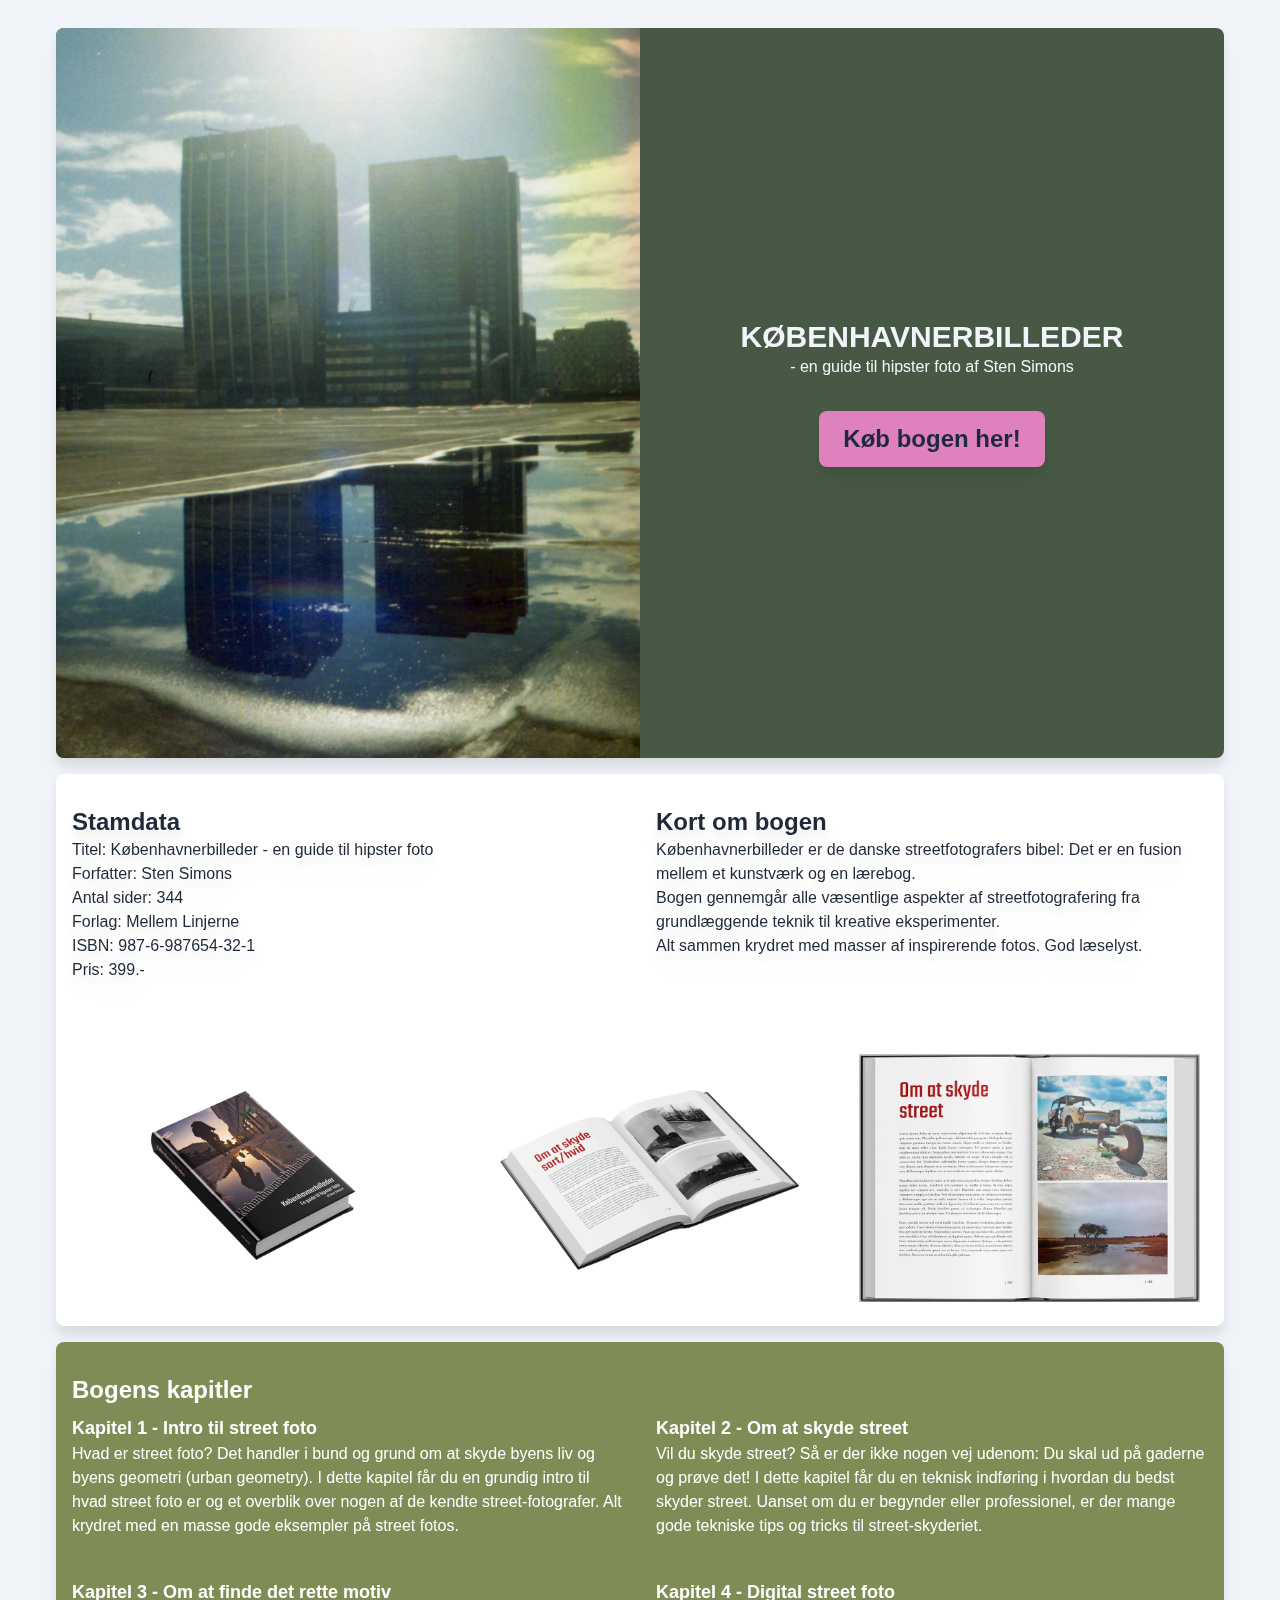
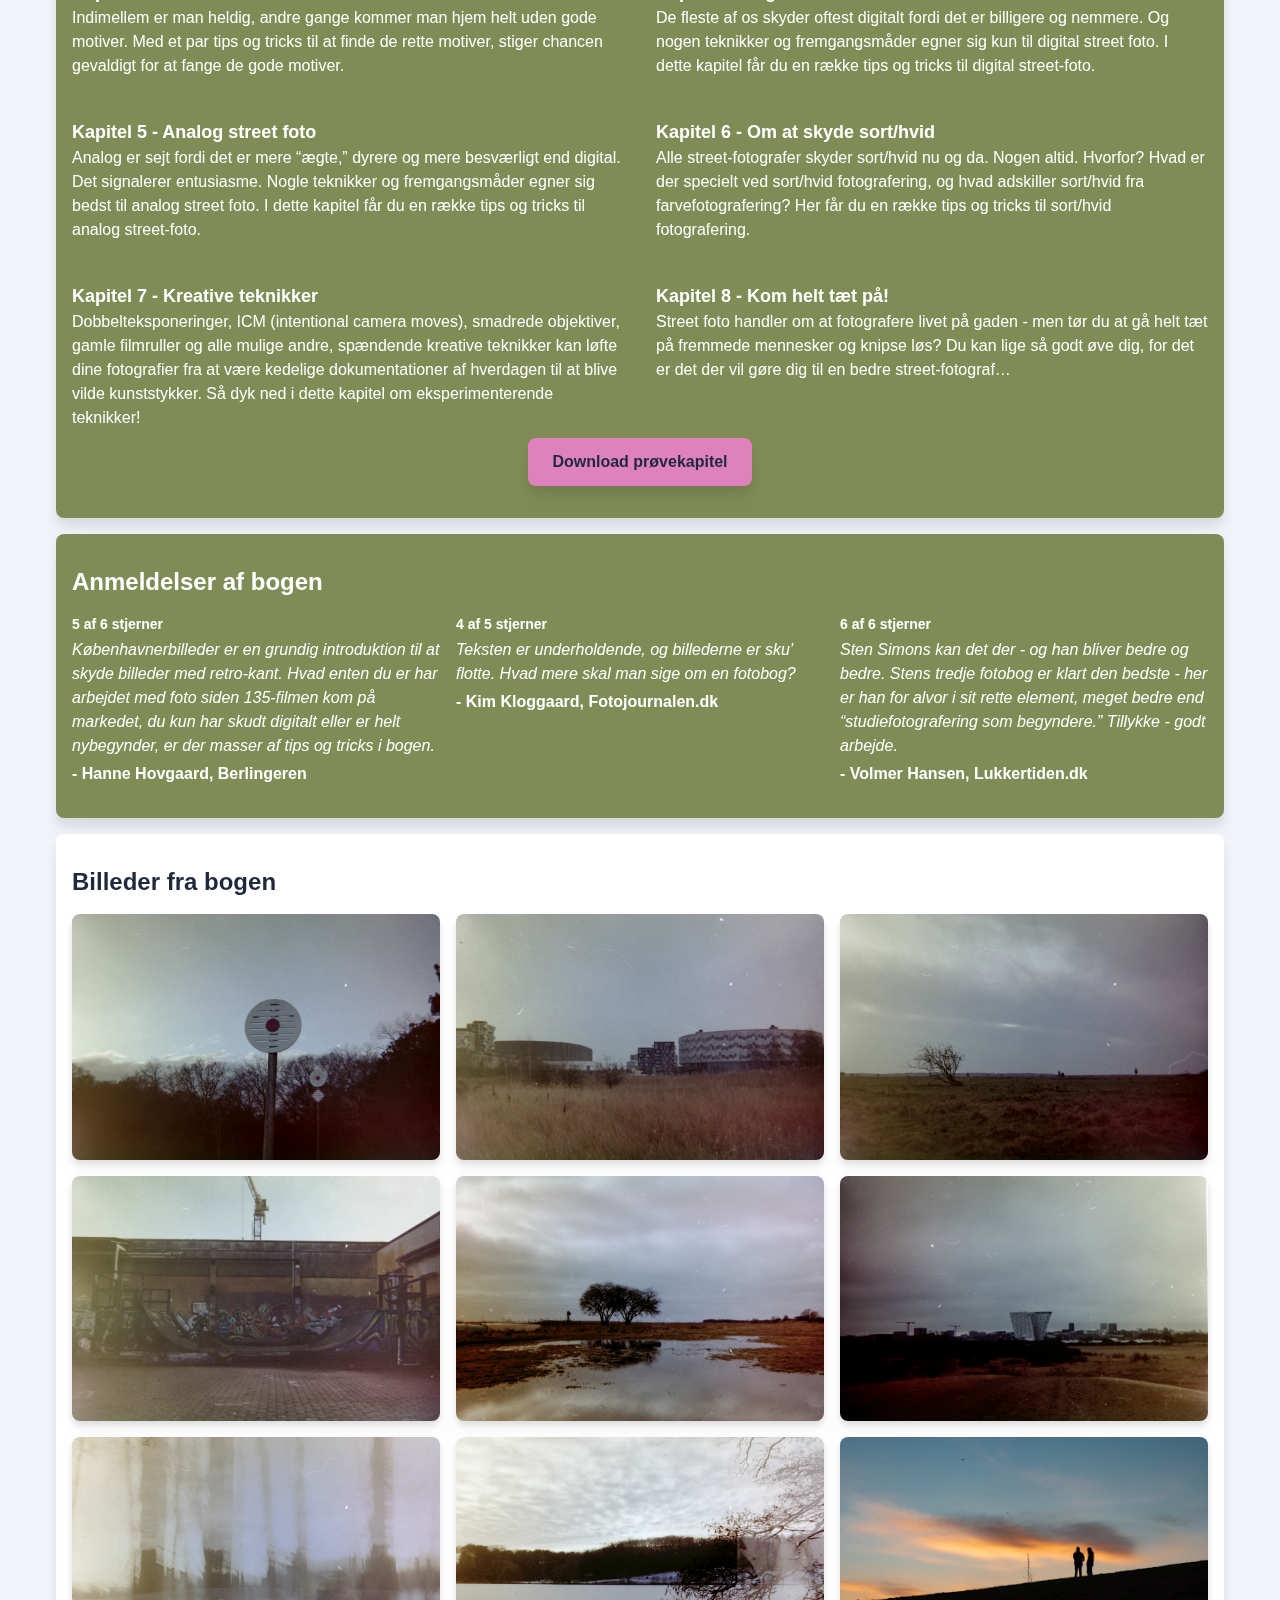
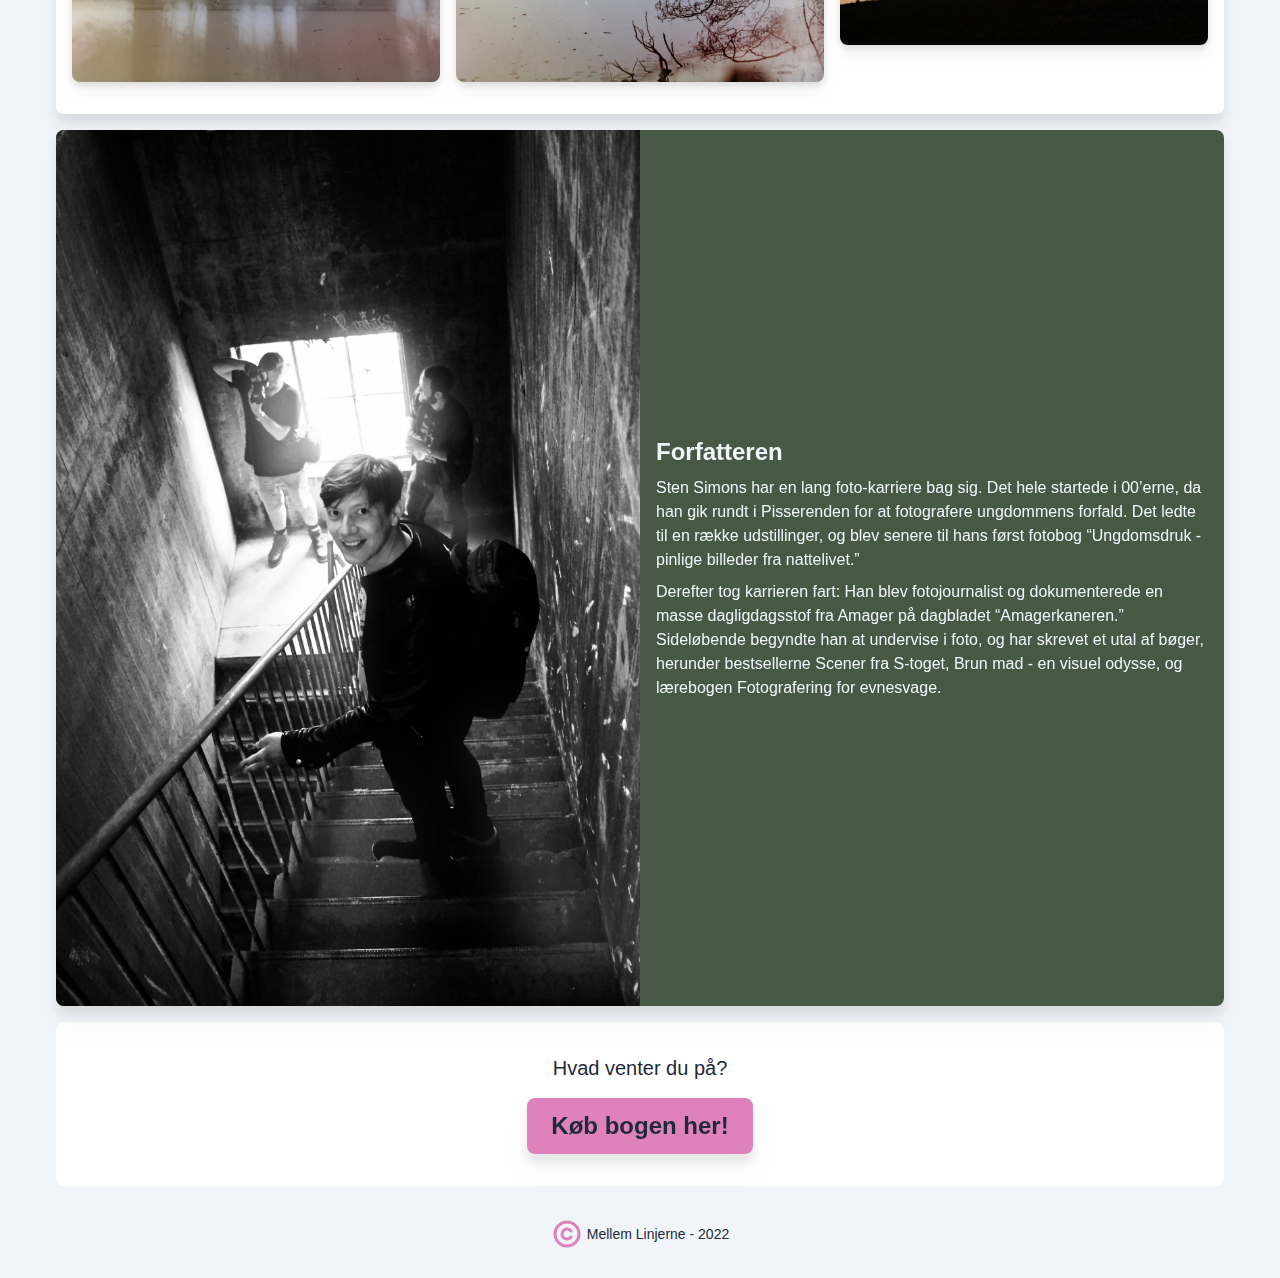
==== commit 0a67a14a: "Updates" ====
--- a/index.html
+++ b/index.html
@@ -12,9 +12,11 @@
     />
     <title>Københavnerbilleder</title>
     <script type="module" crossorigin src="./assets/main.ae54f498.js"></script>
-    <link rel="stylesheet" href="./assets/index.0dca89d2.css">
+    <link rel="stylesheet" href="./assets/index.a9ce9a05.css">
   </head>
-  <body class="max-w-7xl bg-lightslate px-14 py-7 font-raleway text-darkslate">
+  <body
+    class="max-w-7xl bg-lightslate p-4 font-raleway text-darkslate lg:px-14 lg:py-7"
+  >
     <header></header>
     <main class="">
       <section
@@ -50,7 +52,7 @@
           <div
             class="rounded-tr-lg rounded-tl-lg py-8 px-4 text-sm lg:mb-4 lg:rounded-bl-lg lg:rounded-tr-none lg:text-base"
           >
-            <h2 class="text-xl font-semibold lg:text-2xl">Samdata</h2>
+            <h2 class="text-xl font-semibold lg:text-2xl">Stamdata</h2>
             <ul>
               <li>Titel: Københavnerbilleder - en guide til hipster foto</li>
               <li>Forfatter: Sten Simons</li>
--- a/assets/index.a9ce9a05.css
+++ b/assets/index.a9ce9a05.css
@@ -0,0 +1 @@
+*,:before,:after{box-sizing:border-box;border-width:0;border-style:solid;border-color:currentColor}:before,:after{--tw-content: ""}html{line-height:1.5;-webkit-text-size-adjust:100%;-moz-tab-size:4;-o-tab-size:4;tab-size:4;font-family:ui-sans-serif,system-ui,-apple-system,BlinkMacSystemFont,Segoe UI,Roboto,Helvetica Neue,Arial,Noto Sans,sans-serif,"Apple Color Emoji","Segoe UI Emoji",Segoe UI Symbol,"Noto Color Emoji"}body{margin:0;line-height:inherit}hr{height:0;color:inherit;border-top-width:1px}abbr:where([title]){-webkit-text-decoration:underline dotted;text-decoration:underline dotted}h1,h2,h3,h4,h5,h6{font-size:inherit;font-weight:inherit}a{color:inherit;text-decoration:inherit}b,strong{font-weight:bolder}code,kbd,samp,pre{font-family:ui-monospace,SFMono-Regular,Menlo,Monaco,Consolas,Liberation Mono,Courier New,monospace;font-size:1em}small{font-size:80%}sub,sup{font-size:75%;line-height:0;position:relative;vertical-align:baseline}sub{bottom:-.25em}sup{top:-.5em}table{text-indent:0;border-color:inherit;border-collapse:collapse}button,input,optgroup,select,textarea{font-family:inherit;font-size:100%;font-weight:inherit;line-height:inherit;color:inherit;margin:0;padding:0}button,select{text-transform:none}button,[type=button],[type=reset],[type=submit]{-webkit-appearance:button;background-color:transparent;background-image:none}:-moz-focusring{outline:auto}:-moz-ui-invalid{box-shadow:none}progress{vertical-align:baseline}::-webkit-inner-spin-button,::-webkit-outer-spin-button{height:auto}[type=search]{-webkit-appearance:textfield;outline-offset:-2px}::-webkit-search-decoration{-webkit-appearance:none}::-webkit-file-upload-button{-webkit-appearance:button;font:inherit}summary{display:list-item}blockquote,dl,dd,h1,h2,h3,h4,h5,h6,hr,figure,p,pre{margin:0}fieldset{margin:0;padding:0}legend{padding:0}ol,ul,menu{list-style:none;margin:0;padding:0}textarea{resize:vertical}input::-moz-placeholder,textarea::-moz-placeholder{opacity:1;color:#9ca3af}input::placeholder,textarea::placeholder{opacity:1;color:#9ca3af}button,[role=button]{cursor:pointer}:disabled{cursor:default}img,svg,video,canvas,audio,iframe,embed,object{display:block;vertical-align:middle}img,video{max-width:100%;height:auto}[type=text],[type=email],[type=url],[type=password],[type=number],[type=date],[type=datetime-local],[type=month],[type=search],[type=tel],[type=time],[type=week],[multiple],textarea,select{-webkit-appearance:none;-moz-appearance:none;appearance:none;background-color:#fff;border-color:#6b7280;border-width:1px;border-radius:0;padding:.5rem .75rem;font-size:1rem;line-height:1.5rem;--tw-shadow: 0 0 #0000}[type=text]:focus,[type=email]:focus,[type=url]:focus,[type=password]:focus,[type=number]:focus,[type=date]:focus,[type=datetime-local]:focus,[type=month]:focus,[type=search]:focus,[type=tel]:focus,[type=time]:focus,[type=week]:focus,[multiple]:focus,textarea:focus,select:focus{outline:2px solid transparent;outline-offset:2px;--tw-ring-inset: var(--tw-empty, );--tw-ring-offset-width: 0px;--tw-ring-offset-color: #fff;--tw-ring-color: #2563eb;--tw-ring-offset-shadow: var(--tw-ring-inset) 0 0 0 var(--tw-ring-offset-width) var(--tw-ring-offset-color);--tw-ring-shadow: var(--tw-ring-inset) 0 0 0 calc(1px + var(--tw-ring-offset-width)) var(--tw-ring-color);box-shadow:var(--tw-ring-offset-shadow),var(--tw-ring-shadow),var(--tw-shadow);border-color:#2563eb}input::-moz-placeholder,textarea::-moz-placeholder{color:#6b7280;opacity:1}input::placeholder,textarea::placeholder{color:#6b7280;opacity:1}::-webkit-datetime-edit-fields-wrapper{padding:0}::-webkit-date-and-time-value{min-height:1.5em}::-webkit-datetime-edit,::-webkit-datetime-edit-year-field,::-webkit-datetime-edit-month-field,::-webkit-datetime-edit-day-field,::-webkit-datetime-edit-hour-field,::-webkit-datetime-edit-minute-field,::-webkit-datetime-edit-second-field,::-webkit-datetime-edit-millisecond-field,::-webkit-datetime-edit-meridiem-field{padding-top:0;padding-bottom:0}select{background-image:url("data:image/svg+xml,%3csvg xmlns='http://www.w3.org/2000/svg' fill='none' viewBox='0 0 20 20'%3e%3cpath stroke='%236b7280' stroke-linecap='round' stroke-linejoin='round' stroke-width='1.5' d='M6 8l4 4 4-4'/%3e%3c/svg%3e");background-position:right .5rem center;background-repeat:no-repeat;background-size:1.5em 1.5em;padding-right:2.5rem;-webkit-print-color-adjust:exact;color-adjust:exact;print-color-adjust:exact}[multiple]{background-image:initial;background-position:initial;background-repeat:unset;background-size:initial;padding-right:.75rem;-webkit-print-color-adjust:unset;color-adjust:unset;print-color-adjust:unset}[type=checkbox],[type=radio]{-webkit-appearance:none;-moz-appearance:none;appearance:none;padding:0;-webkit-print-color-adjust:exact;color-adjust:exact;print-color-adjust:exact;display:inline-block;vertical-align:middle;background-origin:border-box;-webkit-user-select:none;-moz-user-select:none;user-select:none;flex-shrink:0;height:1rem;width:1rem;color:#2563eb;background-color:#fff;border-color:#6b7280;border-width:1px;--tw-shadow: 0 0 #0000}[type=checkbox]{border-radius:0}[type=radio]{border-radius:100%}[type=checkbox]:focus,[type=radio]:focus{outline:2px solid transparent;outline-offset:2px;--tw-ring-inset: var(--tw-empty, );--tw-ring-offset-width: 2px;--tw-ring-offset-color: #fff;--tw-ring-color: #2563eb;--tw-ring-offset-shadow: var(--tw-ring-inset) 0 0 0 var(--tw-ring-offset-width) var(--tw-ring-offset-color);--tw-ring-shadow: var(--tw-ring-inset) 0 0 0 calc(2px + var(--tw-ring-offset-width)) var(--tw-ring-color);box-shadow:var(--tw-ring-offset-shadow),var(--tw-ring-shadow),var(--tw-shadow)}[type=checkbox]:checked,[type=radio]:checked{border-color:transparent;background-color:currentColor;background-size:100% 100%;background-position:center;background-repeat:no-repeat}[type=checkbox]:checked{background-image:url("data:image/svg+xml,%3csvg viewBox='0 0 16 16' fill='white' xmlns='http://www.w3.org/2000/svg'%3e%3cpath d='M12.207 4.793a1 1 0 010 1.414l-5 5a1 1 0 01-1.414 0l-2-2a1 1 0 011.414-1.414L6.5 9.086l4.293-4.293a1 1 0 011.414 0z'/%3e%3c/svg%3e")}[type=radio]:checked{background-image:url("data:image/svg+xml,%3csvg viewBox='0 0 16 16' fill='white' xmlns='http://www.w3.org/2000/svg'%3e%3ccircle cx='8' cy='8' r='3'/%3e%3c/svg%3e")}[type=checkbox]:checked:hover,[type=checkbox]:checked:focus,[type=radio]:checked:hover,[type=radio]:checked:focus{border-color:transparent;background-color:currentColor}[type=checkbox]:indeterminate{background-image:url("data:image/svg+xml,%3csvg xmlns='http://www.w3.org/2000/svg' fill='none' viewBox='0 0 16 16'%3e%3cpath stroke='white' stroke-linecap='round' stroke-linejoin='round' stroke-width='2' d='M4 8h8'/%3e%3c/svg%3e");border-color:transparent;background-color:currentColor;background-size:100% 100%;background-position:center;background-repeat:no-repeat}[type=checkbox]:indeterminate:hover,[type=checkbox]:indeterminate:focus{border-color:transparent;background-color:currentColor}[type=file]{background:unset;border-color:inherit;border-width:0;border-radius:0;padding:0;font-size:unset;line-height:inherit}[type=file]:focus{outline:1px solid ButtonText;outline:1px auto -webkit-focus-ring-color}*,:before,:after{--tw-border-spacing-x: 0;--tw-border-spacing-y: 0;--tw-translate-x: 0;--tw-translate-y: 0;--tw-rotate: 0;--tw-skew-x: 0;--tw-skew-y: 0;--tw-scale-x: 1;--tw-scale-y: 1;--tw-pan-x: ;--tw-pan-y: ;--tw-pinch-zoom: ;--tw-scroll-snap-strictness: proximity;--tw-ordinal: ;--tw-slashed-zero: ;--tw-numeric-figure: ;--tw-numeric-spacing: ;--tw-numeric-fraction: ;--tw-ring-inset: ;--tw-ring-offset-width: 0px;--tw-ring-offset-color: #fff;--tw-ring-color: rgb(59 130 246 / .5);--tw-ring-offset-shadow: 0 0 #0000;--tw-ring-shadow: 0 0 #0000;--tw-shadow: 0 0 #0000;--tw-shadow-colored: 0 0 #0000;--tw-blur: ;--tw-brightness: ;--tw-contrast: ;--tw-grayscale: ;--tw-hue-rotate: ;--tw-invert: ;--tw-saturate: ;--tw-sepia: ;--tw-drop-shadow: ;--tw-backdrop-blur: ;--tw-backdrop-brightness: ;--tw-backdrop-contrast: ;--tw-backdrop-grayscale: ;--tw-backdrop-hue-rotate: ;--tw-backdrop-invert: ;--tw-backdrop-opacity: ;--tw-backdrop-saturate: ;--tw-backdrop-sepia: }::-webkit-backdrop{--tw-border-spacing-x: 0;--tw-border-spacing-y: 0;--tw-translate-x: 0;--tw-translate-y: 0;--tw-rotate: 0;--tw-skew-x: 0;--tw-skew-y: 0;--tw-scale-x: 1;--tw-scale-y: 1;--tw-pan-x: ;--tw-pan-y: ;--tw-pinch-zoom: ;--tw-scroll-snap-strictness: proximity;--tw-ordinal: ;--tw-slashed-zero: ;--tw-numeric-figure: ;--tw-numeric-spacing: ;--tw-numeric-fraction: ;--tw-ring-inset: ;--tw-ring-offset-width: 0px;--tw-ring-offset-color: #fff;--tw-ring-color: rgb(59 130 246 / .5);--tw-ring-offset-shadow: 0 0 #0000;--tw-ring-shadow: 0 0 #0000;--tw-shadow: 0 0 #0000;--tw-shadow-colored: 0 0 #0000;--tw-blur: ;--tw-brightness: ;--tw-contrast: ;--tw-grayscale: ;--tw-hue-rotate: ;--tw-invert: ;--tw-saturate: ;--tw-sepia: ;--tw-drop-shadow: ;--tw-backdrop-blur: ;--tw-backdrop-brightness: ;--tw-backdrop-contrast: ;--tw-backdrop-grayscale: ;--tw-backdrop-hue-rotate: ;--tw-backdrop-invert: ;--tw-backdrop-opacity: ;--tw-backdrop-saturate: ;--tw-backdrop-sepia: }::backdrop{--tw-border-spacing-x: 0;--tw-border-spacing-y: 0;--tw-translate-x: 0;--tw-translate-y: 0;--tw-rotate: 0;--tw-skew-x: 0;--tw-skew-y: 0;--tw-scale-x: 1;--tw-scale-y: 1;--tw-pan-x: ;--tw-pan-y: ;--tw-pinch-zoom: ;--tw-scroll-snap-strictness: proximity;--tw-ordinal: ;--tw-slashed-zero: ;--tw-numeric-figure: ;--tw-numeric-spacing: ;--tw-numeric-fraction: ;--tw-ring-inset: ;--tw-ring-offset-width: 0px;--tw-ring-offset-color: #fff;--tw-ring-color: rgb(59 130 246 / .5);--tw-ring-offset-shadow: 0 0 #0000;--tw-ring-shadow: 0 0 #0000;--tw-shadow: 0 0 #0000;--tw-shadow-colored: 0 0 #0000;--tw-blur: ;--tw-brightness: ;--tw-contrast: ;--tw-grayscale: ;--tw-hue-rotate: ;--tw-invert: ;--tw-saturate: ;--tw-sepia: ;--tw-drop-shadow: ;--tw-backdrop-blur: ;--tw-backdrop-brightness: ;--tw-backdrop-contrast: ;--tw-backdrop-grayscale: ;--tw-backdrop-hue-rotate: ;--tw-backdrop-invert: ;--tw-backdrop-opacity: ;--tw-backdrop-saturate: ;--tw-backdrop-sepia: }.mb-4{margin-bottom:1rem}.mb-8{margin-bottom:2rem}.mb-2{margin-bottom:.5rem}.mb-1{margin-bottom:.25rem}.mt-8{margin-top:2rem}.mt-4{margin-top:1rem}.flex{display:flex}.grid{display:grid}.max-w-7xl{max-width:80rem}@-webkit-keyframes bounce{0%,to{transform:translateY(-25%);-webkit-animation-timing-function:cubic-bezier(.8,0,1,1);animation-timing-function:cubic-bezier(.8,0,1,1)}50%{transform:none;-webkit-animation-timing-function:cubic-bezier(0,0,.2,1);animation-timing-function:cubic-bezier(0,0,.2,1)}}@keyframes bounce{0%,to{transform:translateY(-25%);-webkit-animation-timing-function:cubic-bezier(.8,0,1,1);animation-timing-function:cubic-bezier(.8,0,1,1)}50%{transform:none;-webkit-animation-timing-function:cubic-bezier(0,0,.2,1);animation-timing-function:cubic-bezier(0,0,.2,1)}}.animate-bounce{-webkit-animation:bounce 1s infinite;animation:bounce 1s infinite}.place-content-center{place-content:center}.justify-center{justify-content:center}.gap-1{gap:.25rem}.place-self-center{place-self:center}.rounded-lg{border-radius:.5rem}.rounded-tr-lg{border-top-right-radius:.5rem}.rounded-tl-lg{border-top-left-radius:.5rem}.rounded-bl-lg{border-bottom-left-radius:.5rem}.rounded-br-lg{border-bottom-right-radius:.5rem}.bg-lightslate{--tw-bg-opacity: 1;background-color:rgb(241 245 249 / var(--tw-bg-opacity))}.bg-moss{--tw-bg-opacity: 1;background-color:rgb(71 89 69 / var(--tw-bg-opacity))}.bg-blush{--tw-bg-opacity: 1;background-color:rgb(222 129 189 / var(--tw-bg-opacity))}.bg-white{--tw-bg-opacity: 1;background-color:rgb(255 255 255 / var(--tw-bg-opacity))}.bg-sage{--tw-bg-opacity: 1;background-color:rgb(128 140 86 / var(--tw-bg-opacity))}.p-4{padding:1rem}.p-6{padding:1.5rem}.py-8{padding-top:2rem;padding-bottom:2rem}.px-4{padding-left:1rem;padding-right:1rem}.py-3{padding-top:.75rem;padding-bottom:.75rem}.px-6{padding-left:1.5rem;padding-right:1.5rem}.pb-8{padding-bottom:2rem}.pt-2{padding-top:.5rem}.pt-8{padding-top:2rem}.text-center{text-align:center}.font-raleway{font-family:\2019Raleway\2019,sans-serif}.text-2xl{font-size:1.5rem;line-height:2rem}.text-sm{font-size:.875rem;line-height:1.25rem}.text-xl{font-size:1.25rem;line-height:1.75rem}.text-base{font-size:1rem;line-height:1.5rem}.text-xs{font-size:.75rem;line-height:1rem}.font-bold{font-weight:700}.font-semibold{font-weight:600}.uppercase{text-transform:uppercase}.italic{font-style:italic}.text-darkslate{--tw-text-opacity: 1;color:rgb(30 41 59 / var(--tw-text-opacity))}.text-lightslate{--tw-text-opacity: 1;color:rgb(241 245 249 / var(--tw-text-opacity))}.text-white{--tw-text-opacity: 1;color:rgb(255 255 255 / var(--tw-text-opacity))}.text-blush{--tw-text-opacity: 1;color:rgb(222 129 189 / var(--tw-text-opacity))}.antialiased{-webkit-font-smoothing:antialiased;-moz-osx-font-smoothing:grayscale}.ring{--tw-ring-offset-shadow: var(--tw-ring-inset) 0 0 0 var(--tw-ring-offset-width) var(--tw-ring-offset-color);--tw-ring-shadow: var(--tw-ring-inset) 0 0 0 calc(3px + var(--tw-ring-offset-width)) var(--tw-ring-color);box-shadow:var(--tw-ring-offset-shadow),var(--tw-ring-shadow),var(--tw-shadow, 0 0 #0000)}.drop-shadow-xl{--tw-drop-shadow: drop-shadow(0 20px 13px rgb(0 0 0 / .03)) drop-shadow(0 8px 5px rgb(0 0 0 / .08));filter:var(--tw-blur) var(--tw-brightness) var(--tw-contrast) var(--tw-grayscale) var(--tw-hue-rotate) var(--tw-invert) var(--tw-saturate) var(--tw-sepia) var(--tw-drop-shadow)}.drop-shadow-lg{--tw-drop-shadow: drop-shadow(0 10px 8px rgb(0 0 0 / .04)) drop-shadow(0 4px 3px rgb(0 0 0 / .1));filter:var(--tw-blur) var(--tw-brightness) var(--tw-contrast) var(--tw-grayscale) var(--tw-hue-rotate) var(--tw-invert) var(--tw-saturate) var(--tw-sepia) var(--tw-drop-shadow)}.hover\:origin-bottom:hover{transform-origin:bottom}.hover\:-rotate-12:hover{--tw-rotate: -12deg;transform:translate(var(--tw-translate-x),var(--tw-translate-y)) rotate(var(--tw-rotate)) skew(var(--tw-skew-x)) skewY(var(--tw-skew-y)) scaleX(var(--tw-scale-x)) scaleY(var(--tw-scale-y))}.hover\:bg-rose:hover{--tw-bg-opacity: 1;background-color:rgb(166 96 141 / var(--tw-bg-opacity))}@media (min-width: 1024px){.lg\:mb-4{margin-bottom:1rem}.lg\:mb-0{margin-bottom:0}.lg\:mt-0{margin-top:0}.lg\:grid{display:grid}.lg\:grid-cols-2{grid-template-columns:repeat(2,minmax(0,1fr))}.lg\:grid-cols-3{grid-template-columns:repeat(3,minmax(0,1fr))}.lg\:gap-8{gap:2rem}.lg\:gap-4{gap:1rem}.lg\:place-self-center{place-self:center}.lg\:rounded-lg{border-radius:.5rem}.lg\:rounded-bl-lg{border-bottom-left-radius:.5rem}.lg\:rounded-tr-none{border-top-right-radius:0}.lg\:rounded-tr-lg{border-top-right-radius:.5rem}.lg\:rounded-bl-none{border-bottom-left-radius:0}.lg\:bg-moss{--tw-bg-opacity: 1;background-color:rgb(71 89 69 / var(--tw-bg-opacity))}.lg\:object-cover{-o-object-fit:cover;object-fit:cover}.lg\:p-6{padding:1.5rem}.lg\:px-14{padding-left:3.5rem;padding-right:3.5rem}.lg\:py-7{padding-top:1.75rem;padding-bottom:1.75rem}.lg\:py-8{padding-top:2rem;padding-bottom:2rem}.lg\:text-3xl{font-size:1.875rem;line-height:2.25rem}.lg\:text-base{font-size:1rem;line-height:1.5rem}.lg\:text-2xl{font-size:1.5rem;line-height:2rem}.lg\:text-lg{font-size:1.125rem;line-height:1.75rem}.lg\:text-sm{font-size:.875rem;line-height:1.25rem}.lg\:drop-shadow-xl{--tw-drop-shadow: drop-shadow(0 20px 13px rgb(0 0 0 / .03)) drop-shadow(0 8px 5px rgb(0 0 0 / .08));filter:var(--tw-blur) var(--tw-brightness) var(--tw-contrast) var(--tw-grayscale) var(--tw-hue-rotate) var(--tw-invert) var(--tw-saturate) var(--tw-sepia) var(--tw-drop-shadow)}.lg\:drop-shadow-none{--tw-drop-shadow: drop-shadow(0 0 #0000);filter:var(--tw-blur) var(--tw-brightness) var(--tw-contrast) var(--tw-grayscale) var(--tw-hue-rotate) var(--tw-invert) var(--tw-saturate) var(--tw-sepia) var(--tw-drop-shadow)}}
